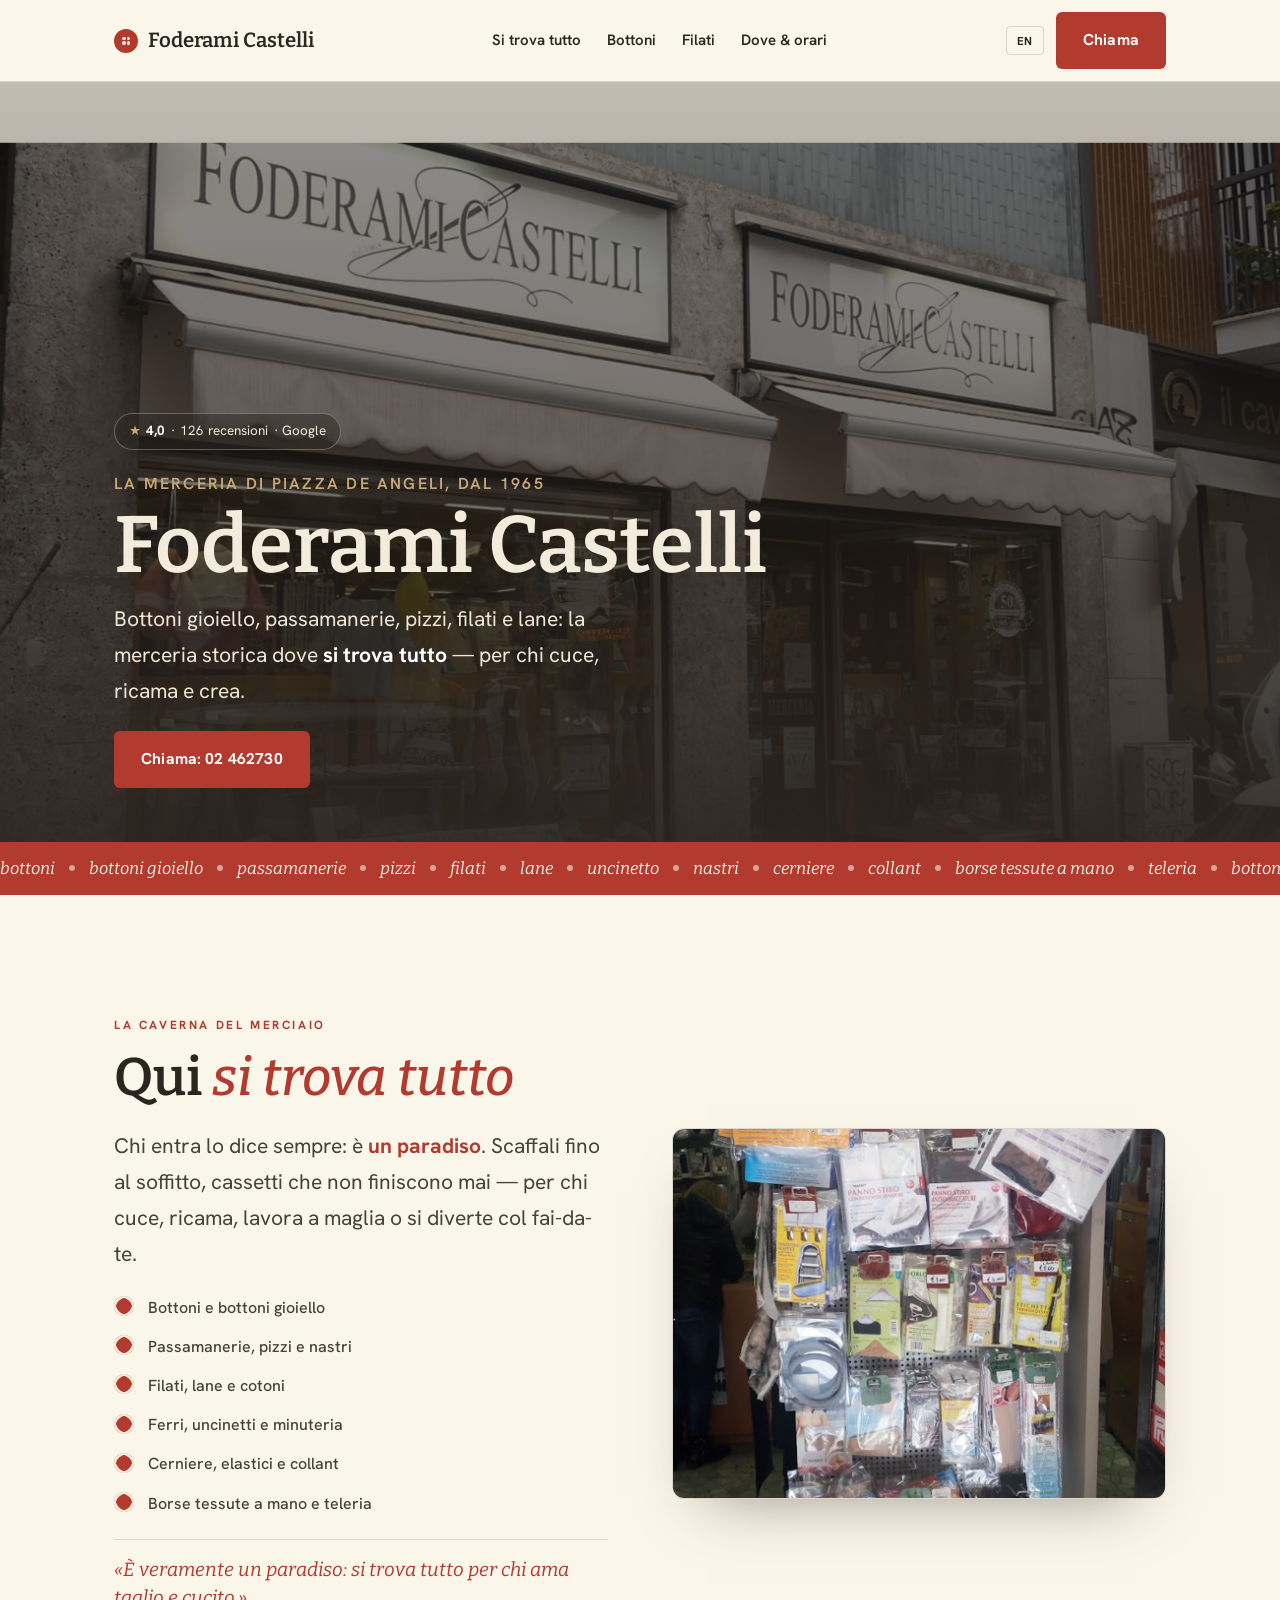
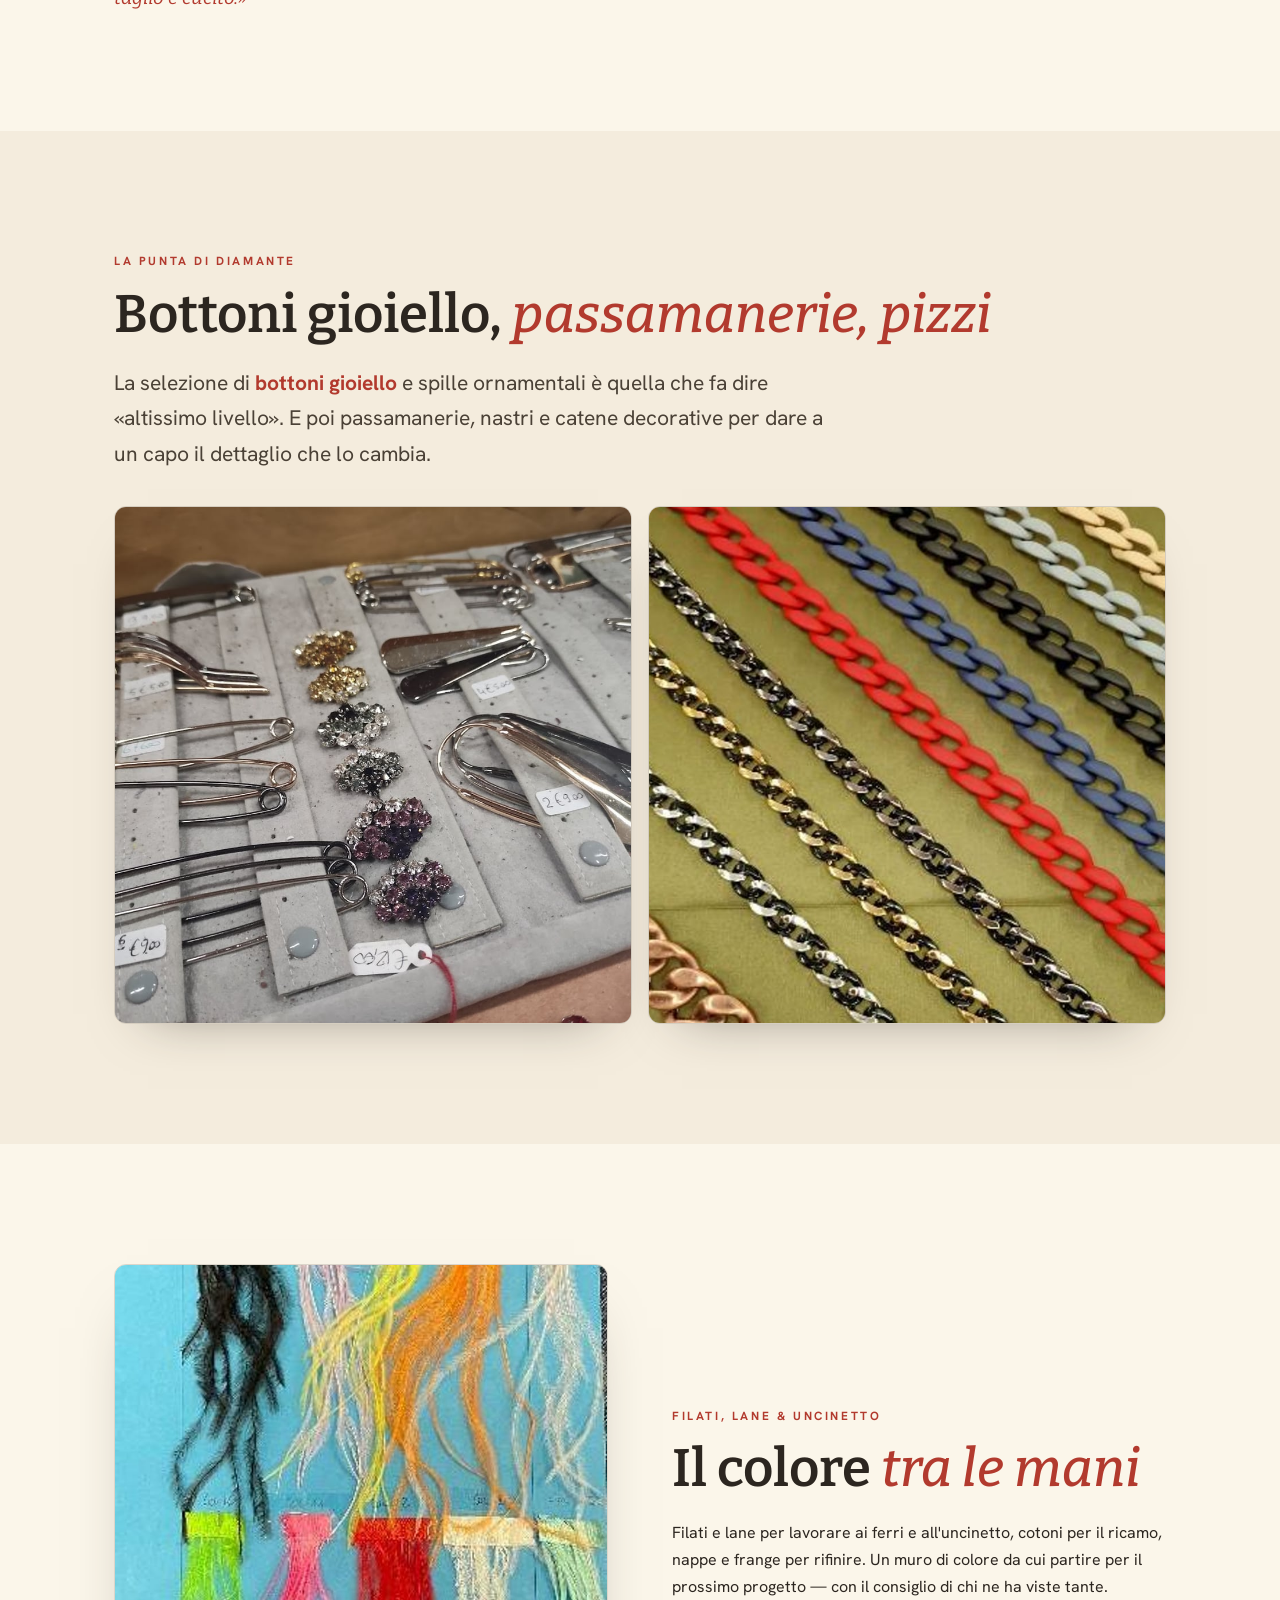
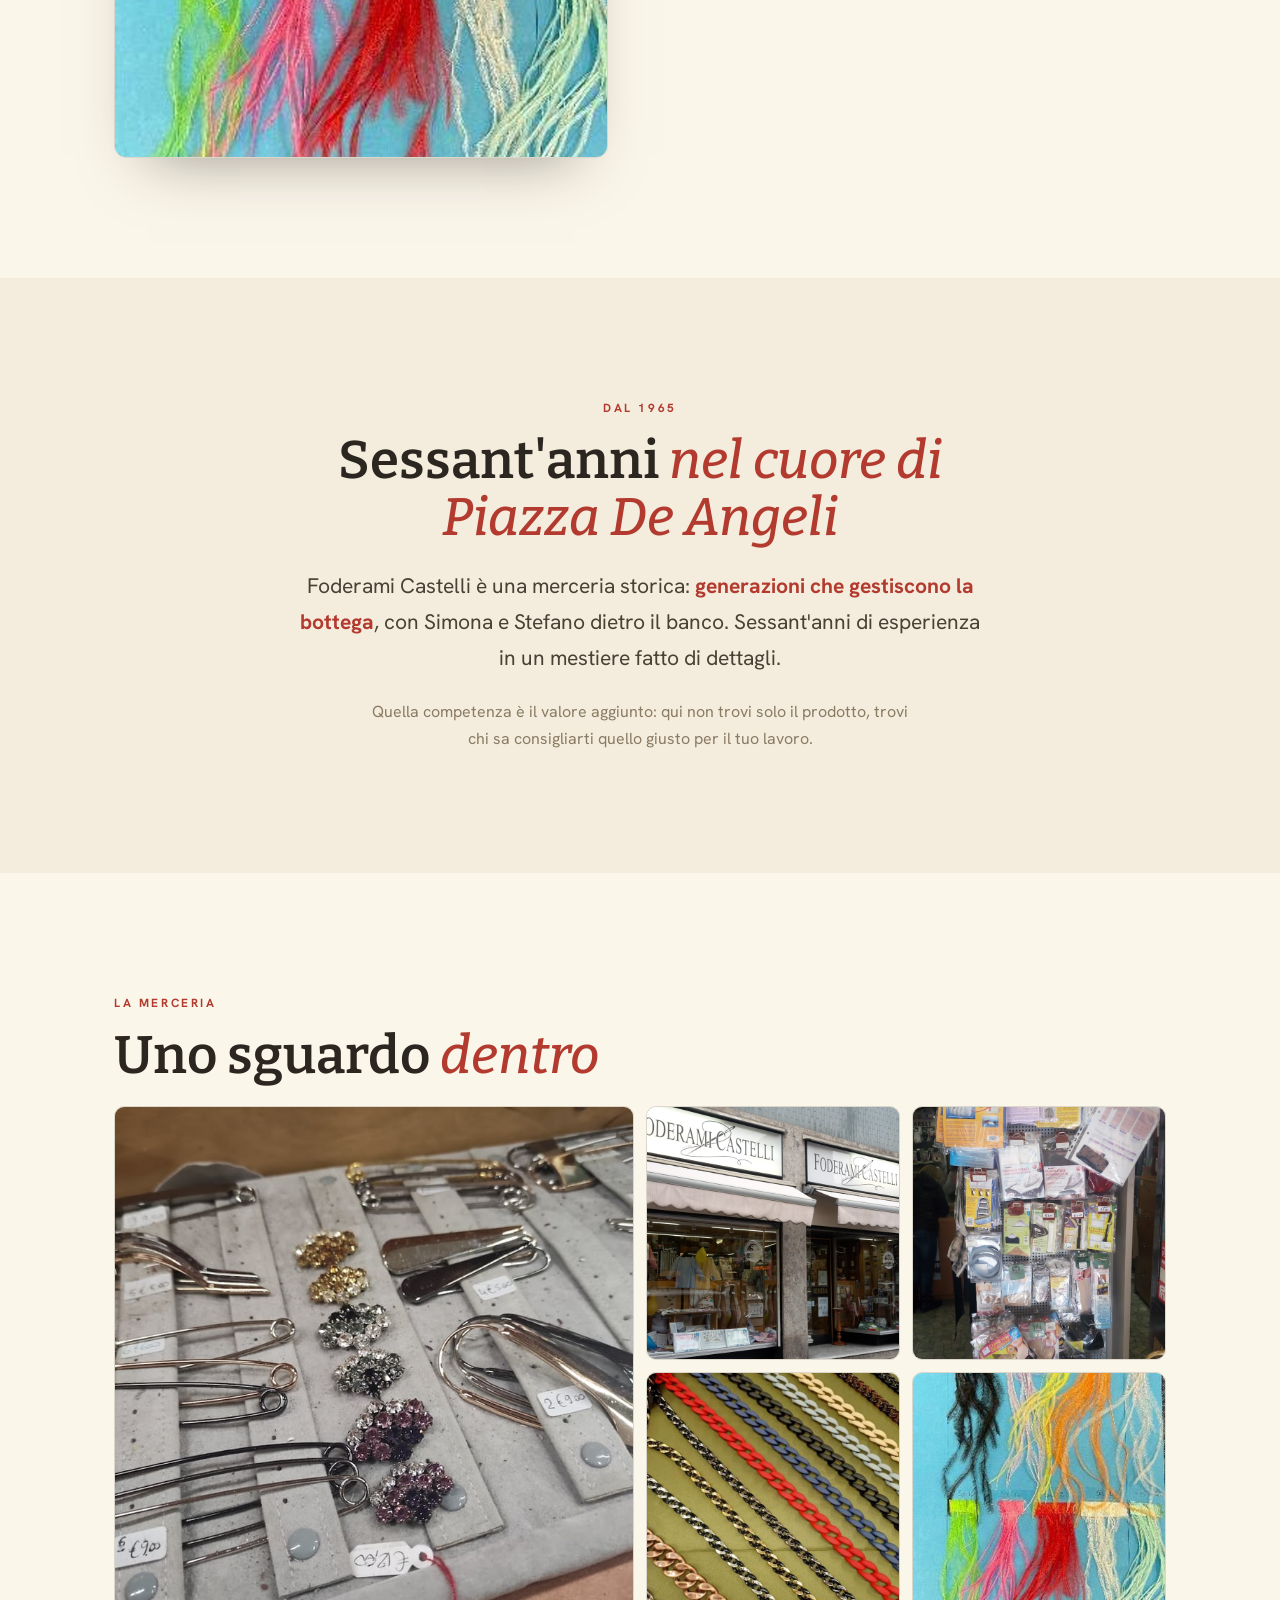
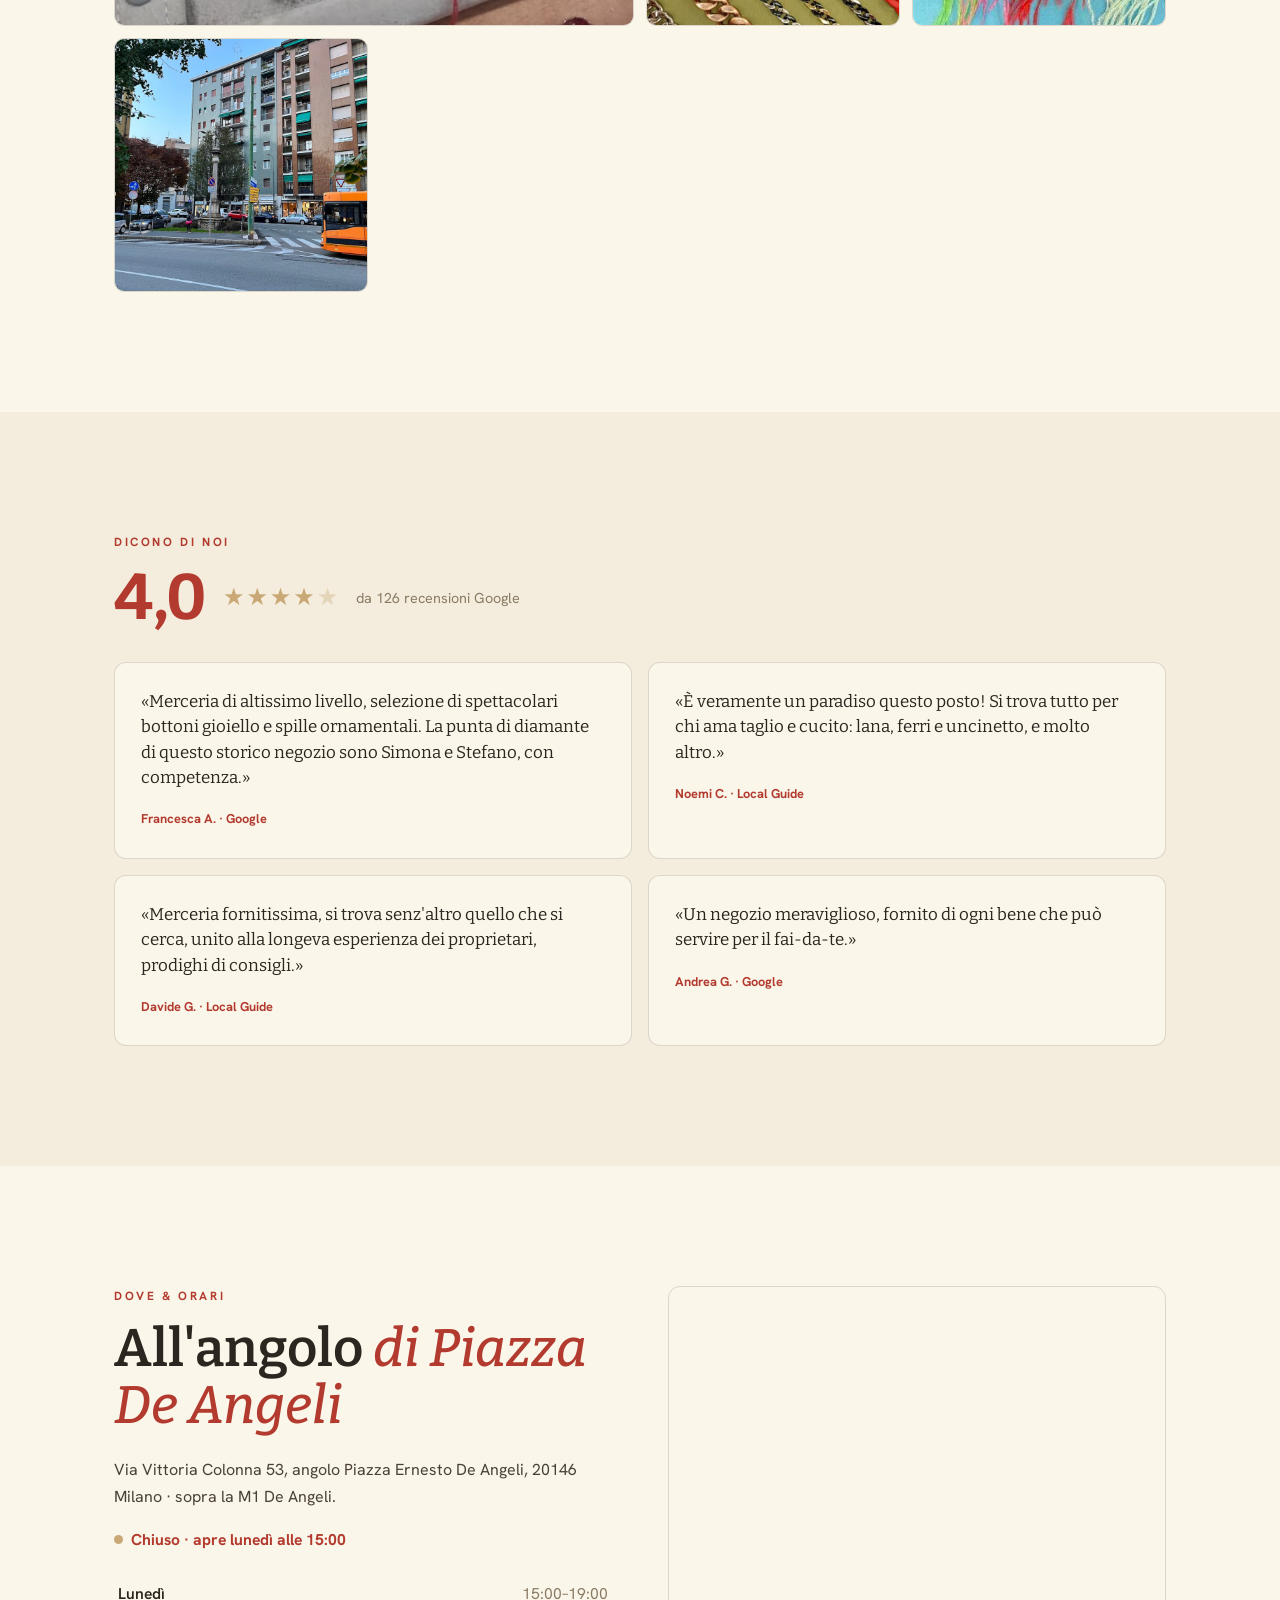
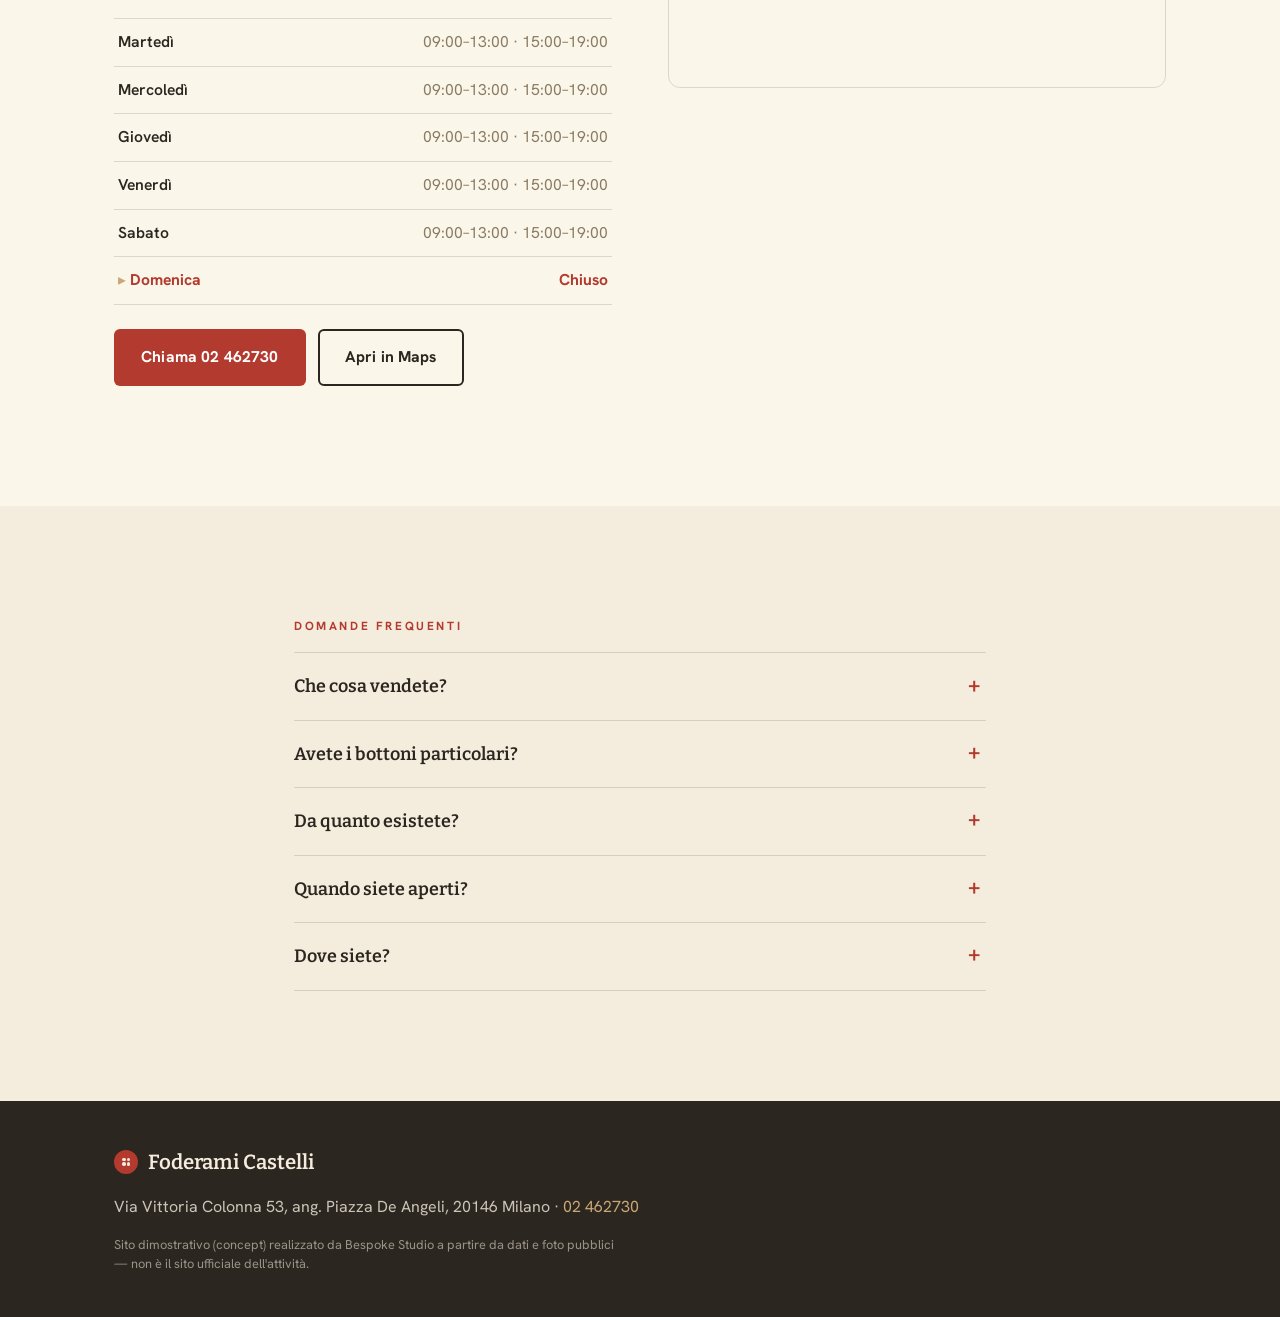
==== index.html @ 4b47180c "Foderami Castelli — la merceria di Piazza De Angeli, dal 1965 Sito dimostrativo (concept) Bespoke St" ====
<!DOCTYPE html>
<html lang="it">
<head>
<meta charset="UTF-8">
<meta name="viewport" content="width=device-width, initial-scale=1.0">
<title>Foderami Castelli — la merceria di Piazza De Angeli, dal 1965</title>
<meta name="description" content="Foderami Castelli: la merceria storica di Piazza De Angeli a Milano, dal 1965. Bottoni gioiello, passamanerie, pizzi, filati e lane, uncinetto, borse tessute a mano. Un paradiso per chi cuce, ricama e crea.">
<link rel="canonical" href="https://rotenzark.github.io/foderami-castelli/">
<meta property="og:type" content="website">
<meta property="og:title" content="Foderami Castelli — la merceria di Piazza De Angeli, dal 1965">
<meta property="og:description" content="Bottoni gioiello, passamanerie, pizzi, filati e lane: la merceria storica dove «si trova tutto». Dal 1965, nel cuore di Piazza De Angeli.">
<meta property="og:image" content="https://rotenzark.github.io/foderami-castelli/img/og-image.jpg">
<meta property="og:url" content="https://rotenzark.github.io/foderami-castelli/">
<meta name="theme-color" content="#F4ECDD">
<link rel="icon" type="image/svg+xml" href="img/favicon.svg">
<link rel="icon" type="image/png" sizes="32x32" href="img/favicon-32.png">
<link rel="apple-touch-icon" href="img/apple-touch-icon.png">
<link rel="preconnect" href="https://fonts.googleapis.com">
<link rel="preconnect" href="https://fonts.gstatic.com" crossorigin>
<link href="https://fonts.googleapis.com/css2?family=Bitter:ital,wght@0,400;0,500;0,600;0,700;1,400&family=Hanken+Grotesk:wght@400;500;600;700&display=swap" rel="stylesheet">
<link rel="stylesheet" href="css/styles.css?v=1">
<script type="application/ld+json">
{
  "@context": "https://schema.org",
  "@type": "Store",
  "name": "Foderami Castelli dal 1965",
  "description": "Merceria storica di Piazza De Angeli a Milano, dal 1965: bottoni gioiello, passamanerie, pizzi, filati e lane, uncinetto, borse tessute a mano, teleria.",
  "image": "https://rotenzark.github.io/foderami-castelli/img/og-image.jpg",
  "url": "https://rotenzark.github.io/foderami-castelli/",
  "telephone": "+3902462730",
  "email": "cstefano66@gmail.com",
  "foundingDate": "1965",
  "address": {
    "@type": "PostalAddress",
    "streetAddress": "Via Vittoria Colonna 53",
    "addressLocality": "Milano",
    "postalCode": "20146",
    "addressCountry": "IT"
  },
  "geo": { "@type": "GeoCoordinates", "latitude": 45.4668155, "longitude": 9.1485088 },
  "aggregateRating": { "@type": "AggregateRating", "ratingValue": "4.0", "reviewCount": "126" },
  "openingHoursSpecification": [
    { "@type": "OpeningHoursSpecification", "dayOfWeek": "Monday", "opens": "15:00", "closes": "19:00" },
    { "@type": "OpeningHoursSpecification", "dayOfWeek": ["Tuesday","Wednesday","Thursday","Friday","Saturday"], "opens": "09:00", "closes": "13:00" },
    { "@type": "OpeningHoursSpecification", "dayOfWeek": ["Tuesday","Wednesday","Thursday","Friday","Saturday"], "opens": "15:00", "closes": "19:00" }
  ]
}
</script>
<script type="application/ld+json">
{
  "@context": "https://schema.org",
  "@type": "FAQPage",
  "mainEntity": [
    { "@type": "Question", "name": "Che cosa vendete?", "acceptedAnswer": { "@type": "Answer", "text": "Bottoni e bottoni gioiello, passamanerie, pizzi e nastri, filati e lane, uncinetto e ferri, cerniere, elastici e collant, borse tessute a mano e teleria. Tutto per taglio, cucito, ricamo e fai-da-te." } },
    { "@type": "Question", "name": "Avete i bottoni particolari?", "acceptedAnswer": { "@type": "Answer", "text": "Sì: dalla minuteria ai bottoni gioiello e alle spille ornamentali. La selezione è la nostra punta di diamante — difficile non trovare quello che cerchi." } },
    { "@type": "Question", "name": "Da quanto esistete?", "acceptedAnswer": { "@type": "Answer", "text": "Dal 1965. Foderami Castelli è una merceria storica nel cuore di Piazza De Angeli, con la competenza di generazioni che gestiscono la bottega." } },
    { "@type": "Question", "name": "Quando siete aperti?", "acceptedAnswer": { "@type": "Answer", "text": "Lunedì 15:00–19:00; da martedì a sabato 9:00–13:00 e 15:00–19:00. Domenica chiuso." } },
    { "@type": "Question", "name": "Dove siete?", "acceptedAnswer": { "@type": "Answer", "text": "In Via Vittoria Colonna 53, all'angolo di Piazza Ernesto De Angeli a Milano. Telefono 02 462730." } }
  ]
}
</script>
</head>
<body>

<div class="intro" id="intro" aria-hidden="true">
  <div class="intro__inner">
    <span class="intro__btn" aria-hidden="true"><i></i><i></i><i></i><i></i></span>
    <span class="intro__name">Foderami Castelli</span>
    <span class="intro__sub">merceria · dal 1965</span>
  </div>
</div>

<a class="skip" href="#tutto">Salta al contenuto</a>

<header class="site-head" id="top">
  <div class="wrap head-inner">
    <a class="brand" href="#top" aria-label="Foderami Castelli, torna su">
      <span class="brand__btn" aria-hidden="true"><i></i><i></i><i></i><i></i></span>
      <span class="brand__name">Foderami Castelli</span>
    </a>
    <nav class="nav" id="mainNav" aria-label="Principale">
      <a href="#tutto" data-i18n="nav.tutto">Si trova tutto</a>
      <a href="#bottoni" data-i18n="nav.bottoni">Bottoni</a>
      <a href="#filati" data-i18n="nav.filati">Filati</a>
      <a href="#dove" data-i18n="nav.dove">Dove &amp; orari</a>
    </nav>
    <div class="head-cta">
      <button class="lang" id="langToggle" type="button" aria-label="Switch language to English">EN</button>
      <a class="btn btn--red" href="tel:+3902462730" data-i18n="nav.chiama">Chiama</a>
      <button class="burger" id="burger" type="button" aria-label="Menu" aria-expanded="false" aria-controls="mainNav"><span></span><span></span><span></span></button>
    </div>
  </div>
</header>

<!-- HERO -->
<section class="hero" aria-label="Foderami Castelli">
  <div class="hero__photo" id="heroPhoto"><img src="img/hero.jpg" alt="La facciata della merceria Foderami Castelli con l'insegna storica" width="1600" height="1000"></div>
  <div class="hero__scrim"></div>
  <div class="wrap hero__inner">
    <p class="hero__badge reveal-hero"><span class="stars" aria-hidden="true">★</span> <strong>4,0</strong> · <span data-i18n="hero.rec">126 recensioni</span> · Google</p>
    <p class="hero__kicker reveal-hero" data-i18n="hero.kicker">La merceria di Piazza De Angeli, dal 1965</p>
    <h1 class="hero__title reveal-hero">Foderami Castelli</h1>
    <p class="hero__sub reveal-hero" data-i18n="hero.sub">Bottoni gioiello, passamanerie, pizzi, filati e lane: la merceria storica dove <strong>si trova tutto</strong> — per chi cuce, ricama e crea.</p>
    <div class="hero__cta reveal-hero">
      <a class="btn btn--red" href="tel:+3902462730" data-i18n="hero.cta1">Chiama: 02 462730</a>
      <a class="btn btn--ghost" href="#tutto" data-i18n="hero.cta2">Si trova tutto</a>
    </div>
  </div>
</section>

<!-- ticker inventario -->
<div class="ticker" aria-hidden="true">
  <div class="ticker__row">
    <span>bottoni</span><b></b><span>bottoni gioiello</span><b></b><span>passamanerie</span><b></b><span>pizzi</span><b></b><span>filati</span><b></b><span>lane</span><b></b><span>uncinetto</span><b></b><span>nastri</span><b></b><span>cerniere</span><b></b><span>collant</span><b></b><span>borse tessute a mano</span><b></b><span>teleria</span><b></b>
    <span>bottoni</span><b></b><span>bottoni gioiello</span><b></b><span>passamanerie</span><b></b><span>pizzi</span><b></b><span>filati</span><b></b><span>lane</span><b></b><span>uncinetto</span><b></b><span>nastri</span><b></b><span>cerniere</span><b></b><span>collant</span><b></b><span>borse tessute a mano</span><b></b><span>teleria</span><b></b>
  </div>
</div>

<!-- SI TROVA TUTTO (gesto-firma) -->
<section class="tutto" id="tutto">
  <div class="wrap tutto__grid">
    <div class="tutto__text">
      <p class="kicker reveal" data-i18n="tutto.kicker">La caverna del merciaio</p>
      <h2 class="h2 reveal"><span data-i18n="tutto.t1">Qui</span> <em data-i18n="tutto.t2">si trova tutto</em></h2>
      <p class="lead reveal" data-i18n="tutto.lead">Chi entra lo dice sempre: è <strong>un paradiso</strong>. Scaffali fino al soffitto, cassetti che non finiscono mai — per chi cuce, ricama, lavora a maglia o si diverte col fai-da-te.</p>
      <ul class="tutto__list reveal">
        <li data-i18n="tutto.l1">Bottoni e bottoni gioiello</li>
        <li data-i18n="tutto.l2">Passamanerie, pizzi e nastri</li>
        <li data-i18n="tutto.l3">Filati, lane e cotoni</li>
        <li data-i18n="tutto.l4">Ferri, uncinetti e minuteria</li>
        <li data-i18n="tutto.l5">Cerniere, elastici e collant</li>
        <li data-i18n="tutto.l6">Borse tessute a mano e teleria</li>
      </ul>
      <blockquote class="pull reveal" data-i18n="tutto.q">«È veramente un paradiso: si trova tutto per chi ama taglio e cucito.»</blockquote>
    </div>
    <figure class="tutto__foto reveal" data-full="img/interno.jpg">
      <img src="img/interno.jpg" alt="L'interno della merceria Foderami Castelli, pieno di prodotti" width="1000" height="750">
    </figure>
  </div>
</section>

<!-- BOTTONI & PASSAMANERIE -->
<section class="bottoni" id="bottoni">
  <div class="wrap">
    <p class="kicker reveal" data-i18n="bot.kicker">La punta di diamante</p>
    <h2 class="h2 reveal"><span data-i18n="bot.t1">Bottoni gioiello,</span> <em data-i18n="bot.t2">passamanerie, pizzi</em></h2>
    <p class="lead reveal" data-i18n="bot.p1">La selezione di <strong>bottoni gioiello</strong> e spille ornamentali è quella che fa dire «altissimo livello». E poi passamanerie, nastri e catene decorative per dare a un capo il dettaglio che lo cambia.</p>
    <div class="bot__grid">
      <figure class="bot__foto bot__foto--big reveal" data-full="img/bottoni.jpg"><img src="img/bottoni.jpg" alt="Il vassoio di bottoni gioiello e spille ornamentali" width="900" height="900"></figure>
      <figure class="bot__foto reveal" data-full="img/passamanerie.jpg"><img src="img/passamanerie.jpg" alt="Le passamanerie e le catene decorative colorate" width="1000" height="750"></figure>
    </div>
  </div>
</section>

<!-- FILATI -->
<section class="filati" id="filati">
  <div class="wrap fil__grid">
    <figure class="fil__foto reveal" data-full="img/filati.jpg">
      <img src="img/filati.jpg" alt="I filati e le nappe colorate della merceria" width="900" height="900">
    </figure>
    <div class="fil__text">
      <p class="kicker reveal" data-i18n="fil.kicker">Filati, lane &amp; uncinetto</p>
      <h2 class="h2 reveal"><span data-i18n="fil.t1">Il colore</span> <em data-i18n="fil.t2">tra le mani</em></h2>
      <p class="reveal" data-i18n="fil.p1">Filati e lane per lavorare ai ferri e all'uncinetto, cotoni per il ricamo, nappe e frange per rifinire. Un muro di colore da cui partire per il prossimo progetto — con il consiglio di chi ne ha viste tante.</p>
    </div>
  </div>
</section>

<!-- DAL 1965 -->
<section class="storia" id="storia">
  <div class="wrap wrap--narrow storia__inner">
    <p class="kicker reveal" data-i18n="sto.kicker">Dal 1965</p>
    <h2 class="h2 reveal"><span data-i18n="sto.t1">Sessant'anni</span> <em data-i18n="sto.t2">nel cuore di Piazza De Angeli</em></h2>
    <p class="lead reveal" data-i18n="sto.p1">Foderami Castelli è una merceria storica: <strong>generazioni che gestiscono la bottega</strong>, con Simona e Stefano dietro il banco. Sessant'anni di esperienza in un mestiere fatto di dettagli.</p>
    <p class="reveal" data-i18n="sto.p2">Quella competenza è il valore aggiunto: qui non trovi solo il prodotto, trovi chi sa consigliarti quello giusto per il tuo lavoro.</p>
  </div>
</section>

<!-- GALLERY -->
<section class="gallery" id="gallery">
  <div class="wrap">
    <p class="kicker reveal" data-i18n="gal.kicker">La merceria</p>
    <h2 class="h2 reveal"><span data-i18n="gal.t1">Uno sguardo</span> <em data-i18n="gal.t2">dentro</em></h2>
    <div class="shots">
      <figure class="shot reveal" data-full="img/gal4.jpg"><img src="img/gal4.jpg" alt="I bottoni gioiello" width="720" height="720"></figure>
      <figure class="shot reveal" data-full="img/gal1.jpg"><img src="img/gal1.jpg" alt="La facciata della merceria" width="720" height="720"></figure>
      <figure class="shot reveal" data-full="img/gal2.jpg"><img src="img/gal2.jpg" alt="L'interno pieno di prodotti" width="720" height="720"></figure>
      <figure class="shot reveal" data-full="img/gal3.jpg"><img src="img/gal3.jpg" alt="Le passamanerie colorate" width="720" height="720"></figure>
      <figure class="shot reveal" data-full="img/gal5.jpg"><img src="img/gal5.jpg" alt="I filati colorati" width="720" height="720"></figure>
      <figure class="shot reveal" data-full="img/gal6.jpg"><img src="img/gal6.jpg" alt="Piazza De Angeli" width="720" height="720"></figure>
    </div>
  </div>
</section>

<!-- RECENSIONI -->
<section class="recensioni" id="recensioni">
  <div class="wrap">
    <p class="kicker reveal" data-i18n="rec.kicker">Dicono di noi</p>
    <div class="rec__head reveal">
      <span class="rec__score">4,0</span>
      <span class="rec__stars" aria-hidden="true">★★★★<span class="empty">★</span></span>
      <span class="rec__from" data-i18n="rec.t2">da 126 recensioni Google</span>
    </div>
    <div class="rec__grid">
      <blockquote class="rec reveal"><p data-i18n="rec.r1">«Merceria di altissimo livello, selezione di spettacolari bottoni gioiello e spille ornamentali. La punta di diamante di questo storico negozio sono Simona e Stefano, con competenza.»</p><cite>Francesca A. · Google</cite></blockquote>
      <blockquote class="rec reveal"><p data-i18n="rec.r2">«È veramente un paradiso questo posto! Si trova tutto per chi ama taglio e cucito: lana, ferri e uncinetto, e molto altro.»</p><cite>Noemi C. · Local Guide</cite></blockquote>
      <blockquote class="rec reveal"><p data-i18n="rec.r3">«Merceria fornitissima, si trova senz'altro quello che si cerca, unito alla longeva esperienza dei proprietari, prodighi di consigli.»</p><cite>Davide G. · Local Guide</cite></blockquote>
      <blockquote class="rec reveal"><p data-i18n="rec.r4">«Un negozio meraviglioso, fornito di ogni bene che può servire per il fai-da-te.»</p><cite>Andrea G. · Google</cite></blockquote>
    </div>
  </div>
</section>

<!-- DOVE & ORARI -->
<section class="dove" id="dove">
  <div class="wrap dove__grid">
    <div class="dove__text">
      <p class="kicker reveal" data-i18n="dove.kicker">Dove &amp; orari</p>
      <h2 class="h2 reveal"><span data-i18n="dove.t1">All'angolo</span> <em data-i18n="dove.t2">di Piazza De Angeli</em></h2>
      <p class="dove__addr reveal" data-i18n="dove.metro">Via Vittoria Colonna 53, angolo Piazza Ernesto De Angeli, 20146 Milano · sopra la M1 De Angeli.</p>
      <p class="dove__stato reveal"><span class="dot" aria-hidden="true"></span> <span id="orarioStato">—</span></p>
      <table class="orari reveal" id="orariTable">
        <tbody>
          <tr data-day="1"><th data-i18n="giorni.lun">Lunedì</th><td>15:00–19:00</td></tr>
          <tr data-day="2"><th data-i18n="giorni.mar">Martedì</th><td>09:00–13:00 · 15:00–19:00</td></tr>
          <tr data-day="3"><th data-i18n="giorni.mer">Mercoledì</th><td>09:00–13:00 · 15:00–19:00</td></tr>
          <tr data-day="4"><th data-i18n="giorni.gio">Giovedì</th><td>09:00–13:00 · 15:00–19:00</td></tr>
          <tr data-day="5"><th data-i18n="giorni.ven">Venerdì</th><td>09:00–13:00 · 15:00–19:00</td></tr>
          <tr data-day="6"><th data-i18n="giorni.sab">Sabato</th><td>09:00–13:00 · 15:00–19:00</td></tr>
          <tr data-day="0"><th data-i18n="giorni.dom">Domenica</th><td data-i18n="giorni.chiuso">Chiuso</td></tr>
        </tbody>
      </table>
      <div class="dove__cta reveal">
        <a class="btn btn--red" href="tel:+3902462730" data-i18n="dove.chiama">Chiama 02 462730</a>
        <a class="btn btn--ghost" href="https://www.google.com/maps/place/Foderami+Castelli+dal+1965/@45.4668155,9.1485088,17z" target="_blank" rel="noopener" data-i18n="dove.apri">Apri in Maps</a>
      </div>
    </div>
    <div class="dove__map reveal">
      <iframe title="Mappa di Foderami Castelli, Piazza De Angeli Milano" src="https://www.google.com/maps?q=Foderami+Castelli+Via+Vittoria+Colonna+53+Milano&output=embed" width="600" height="450" style="border:0;" allowfullscreen="" loading="lazy" referrerpolicy="no-referrer-when-downgrade"></iframe>
    </div>
  </div>
</section>

<!-- FAQ -->
<section class="faq" id="faq">
  <div class="wrap wrap--narrow">
    <p class="kicker reveal" data-i18n="faq.kicker">Domande frequenti</p>
    <div class="faq__list">
      <details class="faq__item reveal"><summary data-i18n="faq.q1">Che cosa vendete?</summary><p data-i18n="faq.a1">Bottoni e bottoni gioiello, passamanerie, pizzi e nastri, filati e lane, uncinetto e ferri, cerniere, elastici e collant, borse tessute a mano e teleria. Tutto per taglio, cucito, ricamo e fai-da-te.</p></details>
      <details class="faq__item reveal"><summary data-i18n="faq.q2">Avete i bottoni particolari?</summary><p data-i18n="faq.a2">Sì: dalla minuteria ai bottoni gioiello e alle spille ornamentali. La selezione è la nostra punta di diamante — difficile non trovare quello che cerchi.</p></details>
      <details class="faq__item reveal"><summary data-i18n="faq.q3">Da quanto esistete?</summary><p data-i18n="faq.a3">Dal 1965. Foderami Castelli è una merceria storica nel cuore di Piazza De Angeli, con la competenza di generazioni che gestiscono la bottega.</p></details>
      <details class="faq__item reveal"><summary data-i18n="faq.q4">Quando siete aperti?</summary><p data-i18n="faq.a4">Lunedì 15:00–19:00; da martedì a sabato 9:00–13:00 e 15:00–19:00. Domenica chiuso.</p></details>
      <details class="faq__item reveal"><summary data-i18n="faq.q5">Dove siete?</summary><p data-i18n="faq.a5">In Via Vittoria Colonna 53, all'angolo di Piazza Ernesto De Angeli a Milano. Telefono 02 462730.</p></details>
    </div>
  </div>
</section>

<footer class="site-foot">
  <div class="wrap foot-inner">
    <div class="foot__brand">
      <span class="brand__btn" aria-hidden="true"><i></i><i></i><i></i><i></i></span>
      <span class="brand__name">Foderami Castelli</span>
    </div>
    <p class="foot__dove" data-i18n="foot.dove">Via Vittoria Colonna 53, ang. Piazza De Angeli, 20146 Milano · <a href="tel:+3902462730">02 462730</a></p>
    <p class="foot__demo" data-i18n="foot.demo">Sito dimostrativo (concept) realizzato da Bespoke Studio a partire da dati e foto pubblici — non è il sito ufficiale dell'attività.</p>
  </div>
</footer>

<!-- action-bar mobile -->
<div class="actionbar" id="actionBar" aria-hidden="true">
  <a href="tel:+3902462730" data-i18n="bar.chiama">Chiama</a>
  <a href="#dove" data-i18n="bar.orari">Orari</a>
  <a href="#dove" data-i18n="bar.mappa">Mappa</a>
</div>

<!-- lightbox -->
<div class="lightbox" id="lightbox" hidden>
  <button class="lightbox__close" id="lightboxClose" type="button" aria-label="Chiudi">&times;</button>
  <img id="lightboxImg" src="" alt="">
</div>

<script src="https://cdnjs.cloudflare.com/ajax/libs/gsap/3.12.5/gsap.min.js"></script>
<script src="https://cdnjs.cloudflare.com/ajax/libs/gsap/3.12.5/ScrollTrigger.min.js"></script>
<script src="js/main.js?v=1"></script>
</body>
</html>
---- css/styles.css ----
/* ========================================================================
   Foderami Castelli — la merceria di Piazza De Angeli, dal 1965
   Merceria heritage calda. Bitter + Hanken Grotesk. Carta/kraft/rosso-filo.
   Gesto-firma: «si trova tutto» (l'inventario-caverna) + il motivo-bottone.
   ===================================================================== */

:root{
  --carta:#F4ECDD;
  --crema:#FBF6EA;
  --kraft:#C9A876;
  --rosso:#B23A2E;        /* rosso-filo / madder */
  --rosso-hi:#C7503F;
  --brass:#A9853E;
  --ink:#2C2620;
  --muted:#8A7B63;
  --line:rgba(44,38,32,.15);
  --maxw:1180px;
  --pad:clamp(20px,5vw,64px);
  --fdisplay:'Bitter',Georgia,serif;
  --fbody:'Hanken Grotesk',system-ui,sans-serif;
}

*{box-sizing:border-box}
html{scroll-behavior:smooth}
@media (prefers-reduced-motion:reduce){html{scroll-behavior:auto}}
body{
  margin:0;background:var(--crema);color:var(--ink);
  font-family:var(--fbody);font-size:clamp(16px,1.05vw,18px);line-height:1.7;
  -webkit-font-smoothing:antialiased;overflow-x:hidden;
}
img{max-width:100%;display:block}
a{color:inherit}

.wrap{max-width:var(--maxw);margin:0 auto;padding-inline:var(--pad)}
.wrap--narrow{max-width:820px}

.skip{position:absolute;left:-999px;top:0;background:var(--rosso);color:#fff;padding:10px 16px;z-index:200}
.skip:focus{left:8px;top:8px}

/* ---------- motivo bottone ---------- */
.brand__btn,.intro__btn{position:relative;display:inline-block;flex:none;border-radius:50%;
  background:var(--rosso);border:2px solid var(--rosso)}
.brand__btn{width:24px;height:24px}
.intro__btn{width:56px;height:56px;box-shadow:0 0 0 4px rgba(178,58,46,.18)}
.brand__btn i,.intro__btn i{position:absolute;border-radius:50%;background:var(--carta)}
.brand__btn i{width:3.5px;height:3.5px}
.brand__btn i:nth-child(1){left:30%;top:30%}.brand__btn i:nth-child(2){right:30%;top:30%}
.brand__btn i:nth-child(3){left:30%;bottom:30%}.brand__btn i:nth-child(4){right:30%;bottom:30%}
.intro__btn i{width:8px;height:8px}
.intro__btn i:nth-child(1){left:30%;top:30%}.intro__btn i:nth-child(2){right:30%;top:30%}
.intro__btn i:nth-child(3){left:30%;bottom:30%}.intro__btn i:nth-child(4){right:30%;bottom:30%}

/* ---------- tipografia condivisa ---------- */
.kicker{font-family:var(--fbody);font-size:.74rem;letter-spacing:.22em;text-transform:uppercase;color:var(--rosso);font-weight:700;margin:0 0 14px}
.h2{font-family:var(--fdisplay);font-weight:600;font-size:clamp(2rem,4.6vw,3.3rem);line-height:1.08;margin:0 0 22px;color:var(--ink)}
.h2 em{font-style:italic;font-weight:500;color:var(--rosso)}
.lead{font-size:clamp(1.05rem,1.7vw,1.32rem);color:#4a4136;max-width:60ch;margin:0 0 22px}
.lead strong{color:var(--rosso);font-weight:700}
section{position:relative}

/* ---------- bottoni ---------- */
.btn{display:inline-flex;align-items:center;gap:.5em;justify-content:center;font-family:var(--fbody);font-weight:700;
  letter-spacing:.01em;font-size:.98rem;padding:.85em 1.6em;border-radius:6px;text-decoration:none;cursor:pointer;
  border:2px solid transparent;transition:transform .2s ease,background .2s ease,color .2s ease}
.btn--red{background:var(--rosso);color:#fff}
.btn--red:hover{background:var(--rosso-hi);transform:translateY(-2px)}
.btn--ghost{border-color:var(--ink);color:var(--ink)}
.btn--ghost:hover{background:var(--ink);color:var(--crema)}

/* ---------- intro ---------- */
.intro{position:fixed;inset:0;z-index:300;background:var(--carta);display:grid;place-items:center;
  transition:opacity .6s ease,visibility .6s ease}
.intro.hide{opacity:0;visibility:hidden}
.intro__inner{text-align:center;display:grid;justify-items:center;gap:14px}
.intro__name{font-family:var(--fdisplay);font-weight:600;font-size:clamp(1.9rem,6vw,2.8rem);color:var(--ink)}
.intro__sub{font-size:.8rem;letter-spacing:.2em;text-transform:uppercase;color:var(--rosso)}

/* ---------- header ---------- */
.site-head{position:sticky;top:0;z-index:120;background:rgba(251,246,234,.96);border-bottom:1px solid var(--line)}
.head-inner{display:flex;align-items:center;justify-content:space-between;gap:16px;padding-block:12px}
.brand{display:flex;align-items:center;gap:10px;text-decoration:none}
.brand__name{font-family:var(--fdisplay);font-weight:600;font-size:1.28rem;color:var(--ink)}
.nav{display:flex;gap:26px}
.nav a{font-size:.94rem;color:var(--ink);text-decoration:none;transition:color .2s;font-weight:600}
.nav a:hover{color:var(--rosso)}
.head-cta{display:flex;align-items:center;gap:12px}
.lang{background:none;border:1px solid var(--line);color:var(--ink);font-family:var(--fbody);font-size:.72rem;font-weight:700;
  padding:6px 10px;border-radius:4px;cursor:pointer;letter-spacing:.06em;transition:border-color .2s,color .2s,background .2s}
.lang:hover{border-color:var(--rosso);background:var(--rosso);color:#fff}
.burger{display:none;flex-direction:column;gap:5px;background:none;border:0;cursor:pointer;padding:6px}
.burger span{width:24px;height:2px;background:var(--ink);transition:.25s}

/* ---------- hero ---------- */
.hero{position:relative;min-height:clamp(540px,86vh,760px);display:flex;align-items:flex-end;overflow:hidden}
.hero__photo{position:absolute;inset:0;z-index:0}
.hero__photo img{width:100%;height:100%;object-fit:cover;object-position:center;filter:saturate(1) brightness(.72)}
.hero__scrim{position:absolute;inset:0;z-index:1;
  background:linear-gradient(180deg,rgba(44,38,32,.28) 0%,rgba(44,38,32,.5) 55%,rgba(44,38,32,.92) 100%)}
.hero__inner{position:relative;z-index:2;width:100%;padding-block:min(9vh,90px) clamp(30px,6vh,64px)}
.hero__badge{display:inline-flex;align-items:center;gap:.4em;font-size:.84rem;color:var(--carta);background:rgba(44,38,32,.5);
  border:1px solid rgba(244,236,221,.3);padding:6px 14px;border-radius:30px;margin:0 0 20px}
.hero__badge .stars{color:var(--kraft)}
.hero__badge strong{color:#fff}
.hero__kicker{font-family:var(--fbody);font-weight:600;text-transform:uppercase;letter-spacing:.14em;
  font-size:clamp(.82rem,1.5vw,1rem);color:var(--kraft);margin:0 0 8px}
.hero__title{font-family:var(--fdisplay);font-weight:600;font-size:clamp(2.6rem,7vw,5rem);line-height:1;margin:0 0 16px;color:var(--carta)}
.hero__sub{font-size:clamp(1.05rem,1.8vw,1.32rem);max-width:46ch;color:#f0e7d7;margin:0 0 22px}
.hero__sub strong{color:#fff;font-weight:700}
.hero__cta{display:flex;flex-wrap:wrap;gap:14px}

/* ---------- ticker ---------- */
.ticker{background:var(--rosso);color:var(--carta);overflow:hidden;padding-block:12px}
.ticker__row{display:inline-flex;align-items:center;gap:14px;white-space:nowrap;
  font-family:var(--fdisplay);font-style:italic;font-size:1.05rem;animation:tick 40s linear infinite;will-change:transform}
.ticker__row b{width:6px;height:6px;border-radius:50%;background:var(--carta);opacity:.6;flex:none}
@keyframes tick{from{transform:translateX(0)}to{transform:translateX(-50%)}}

/* ---------- SI TROVA TUTTO (gesto-firma) ---------- */
.tutto{padding-block:clamp(64px,10vw,120px)}
.tutto__grid{display:grid;grid-template-columns:1fr 1fr;gap:clamp(28px,5vw,64px);align-items:center}
.tutto__list{list-style:none;margin:0 0 22px;padding:0;display:grid;gap:12px}
.tutto__list li{padding-left:34px;position:relative;color:#4a4136;font-weight:500}
.tutto__list li::before{content:"";position:absolute;left:0;top:.15em;width:20px;height:20px;border-radius:50%;
  background:var(--rosso);
  box-shadow:inset 3px 3px 0 -1.5px var(--carta), inset -3px 3px 0 -1.5px var(--carta), inset 3px -3px 0 -1.5px var(--carta), inset -3px -3px 0 -1.5px var(--carta)}
.pull{margin:0;padding:16px 0 0;border-top:1px solid var(--line);font-family:var(--fdisplay);font-style:italic;
  font-size:1.2rem;color:var(--rosso);line-height:1.45}
.tutto__foto{margin:0;border-radius:12px;overflow:hidden;border:1px solid var(--line);cursor:zoom-in;
  box-shadow:0 30px 60px -34px rgba(44,38,32,.5)}
.tutto__foto img{width:100%;height:100%;object-fit:cover;aspect-ratio:4/3}

/* ---------- BOTTONI & PASSAMANERIE ---------- */
.bottoni{padding-block:clamp(64px,10vw,120px);background:var(--carta)}
.bottoni .lead{margin-bottom:34px}
.bot__grid{display:grid;grid-template-columns:1fr 1fr;gap:16px}
.bot__foto{margin:0;border-radius:12px;overflow:hidden;border:1px solid var(--line);cursor:zoom-in;
  box-shadow:0 24px 50px -34px rgba(44,38,32,.5)}
.bot__foto img{width:100%;height:100%;object-fit:cover}
.bot__foto--big img{aspect-ratio:1}
.bot__foto:not(.bot__foto--big) img{aspect-ratio:1;height:100%}

/* ---------- FILATI ---------- */
.filati{padding-block:clamp(64px,10vw,120px)}
.fil__grid{display:grid;grid-template-columns:1fr 1fr;gap:clamp(28px,5vw,64px);align-items:center}
.fil__foto{margin:0;border-radius:12px;overflow:hidden;border:1px solid var(--line);cursor:zoom-in;order:-1;
  box-shadow:0 30px 60px -34px rgba(44,38,32,.5)}
.fil__foto img{width:100%;height:100%;object-fit:cover;aspect-ratio:1}

/* ---------- DAL 1965 ---------- */
.storia{padding-block:clamp(64px,10vw,120px);background:var(--carta);text-align:center}
.storia .kicker,.storia .lead{margin-inline:auto}
.storia .h2{max-width:20ch;margin-inline:auto}
.storia__inner p:last-child{color:var(--muted);max-width:60ch;margin:14px auto 0}

/* ---------- GALLERY ---------- */
.gallery{padding-block:clamp(64px,10vw,120px)}
.shots{display:grid;grid-template-columns:repeat(4,1fr);gap:12px;margin-top:14px}
.shot{margin:0;border-radius:10px;overflow:hidden;border:1px solid var(--line);cursor:zoom-in;aspect-ratio:1;transition:transform .3s ease}
.shot img{width:100%;height:100%;object-fit:cover;transition:transform .5s ease}
.shot:hover img{transform:scale(1.06)}
.shot:nth-child(1){grid-column:span 2;grid-row:span 2;aspect-ratio:auto}

/* ---------- RECENSIONI ---------- */
.recensioni{padding-block:clamp(64px,10vw,120px);background:var(--carta)}
.rec__head{display:flex;align-items:center;gap:16px;flex-wrap:wrap;margin-bottom:32px}
.rec__score{font-family:var(--fdisplay);font-weight:700;font-size:clamp(2.6rem,6vw,4rem);color:var(--rosso);line-height:1}
.rec__stars{color:var(--kraft);font-size:1.5rem;letter-spacing:.08em}
.rec__stars .empty{opacity:.35}
.rec__from{font-size:.9rem;color:var(--muted)}
.rec__grid{display:grid;grid-template-columns:repeat(2,1fr);gap:16px}
.rec{margin:0;padding:26px;border:1px solid var(--line);border-radius:12px;background:var(--crema)}
.rec p{margin:0 0 14px;font-family:var(--fdisplay);font-size:1.06rem;color:var(--ink);line-height:1.5}
.rec cite{font-style:normal;font-size:.8rem;color:var(--rosso);font-weight:700}

/* ---------- DOVE ---------- */
.dove{padding-block:clamp(64px,10vw,120px)}
.dove__grid{display:grid;grid-template-columns:1fr 1fr;gap:clamp(28px,5vw,56px);align-items:start}
.dove__addr{color:#4a4136;margin:0 0 16px}
.dove__stato{display:flex;align-items:center;gap:.5em;font-weight:700;color:var(--rosso);margin:0 0 18px;font-size:.98rem}
.dove__stato .dot{width:9px;height:9px;border-radius:50%;background:var(--kraft)}
.orari{width:100%;border-collapse:collapse;margin:0 0 24px;font-size:.98rem}
.orari th,.orari td{text-align:left;padding:10px 4px;border-bottom:1px solid var(--line)}
.orari th{font-weight:600;color:var(--ink)}
.orari td{color:var(--muted);text-align:right}
.orari tr.is-today th,.orari tr.is-today td{color:var(--rosso);font-weight:700}
.orari tr.is-today th::before{content:"▸ ";color:var(--kraft)}
.dove__cta{display:flex;flex-wrap:wrap;gap:12px}
.dove__map{border-radius:12px;overflow:hidden;border:1px solid var(--line);min-height:400px}
.dove__map iframe{width:100%;height:100%;min-height:400px;display:block;filter:sepia(.12) saturate(1.02)}

/* ---------- FAQ ---------- */
.faq{padding-block:clamp(56px,9vw,110px);background:var(--carta)}
.faq__list{margin-top:16px;border-top:1px solid var(--line)}
.faq__item{border-bottom:1px solid var(--line)}
.faq__item summary{cursor:pointer;list-style:none;padding:18px 40px 18px 0;position:relative;
  font-family:var(--fdisplay);font-weight:600;font-size:1.12rem;color:var(--ink)}
.faq__item summary::-webkit-details-marker{display:none}
.faq__item summary::after{content:"+";position:absolute;right:6px;top:50%;transform:translateY(-50%);color:var(--rosso);font-size:1.4rem}
.faq__item[open] summary::after{content:"–"}
.faq__item p{margin:0 0 18px;color:var(--muted);max-width:70ch}

/* ---------- footer ---------- */
.site-foot{background:var(--ink);color:var(--carta);padding-block:44px}
.foot-inner{display:grid;gap:14px}
.foot__brand{display:flex;align-items:center;gap:10px}
.foot__brand .brand__name{color:var(--carta)}
.foot__dove{margin:0;color:rgba(244,236,221,.8)}
.foot__dove a{color:var(--kraft);text-decoration:none}
.foot__demo{margin:0;font-size:.8rem;color:rgba(244,236,221,.55);max-width:72ch;line-height:1.5}

/* ---------- action-bar mobile ---------- */
.actionbar{position:fixed;left:0;right:0;bottom:0;z-index:100;display:none;grid-template-columns:repeat(3,1fr);
  background:var(--ink);border-top:1px solid rgba(244,236,221,.15);transform:translateY(100%);transition:transform .3s ease}
.actionbar.is-visible{transform:translateY(0)}
.actionbar a{padding:14px 6px;text-align:center;text-decoration:none;color:var(--carta);font-weight:700;font-size:.9rem;
  border-right:1px solid rgba(244,236,221,.15)}
.actionbar a:last-child{border-right:0}

/* ---------- lightbox ---------- */
.lightbox{position:fixed;inset:0;z-index:400;background:rgba(30,26,20,.93);display:grid;place-items:center;padding:24px}
.lightbox[hidden]{display:none}
.lightbox img{max-width:92vw;max-height:88vh;border-radius:8px;background:var(--crema)}
.lightbox__close{position:absolute;top:18px;right:24px;background:none;border:0;color:var(--carta);font-size:2.4rem;cursor:pointer;line-height:1}

/* ---------- reveal ---------- */
.reveal{opacity:0;transform:translateY(24px)}
.reveal.in-view{opacity:1;transform:none}
.reveal-hero{opacity:0;transform:translateY(18px)}
.reveal-hero.in-view{opacity:1;transform:none}
html:not(.js) .reveal,html:not(.js) .reveal-hero{opacity:1;transform:none}

/* ---------- responsive ---------- */
@media (max-width:920px){
  .nav{position:fixed;inset:0 0 0 auto;width:min(78vw,320px);flex-direction:column;gap:8px;
    background:var(--crema);padding:88px 28px 28px;transform:translateX(100%);transition:transform .3s ease;
    border-left:1px solid var(--line);z-index:115}
  .nav.nav-open{transform:translateX(0)}
  .nav a{font-size:1.15rem;padding:8px 0}
  .burger{display:flex}
  .tutto__grid,.fil__grid,.dove__grid{grid-template-columns:1fr}
  .tutto__foto,.fil__foto{order:-1}
  .rec__grid{grid-template-columns:1fr}
  .shots{grid-template-columns:repeat(2,1fr)}
  .shot:nth-child(1){grid-column:span 2;grid-row:auto;aspect-ratio:16/10}
  .actionbar{display:grid}
  .site-foot{padding-bottom:84px}
}
@media (max-width:540px){
  .bot__grid{grid-template-columns:1fr}
  .shots{grid-template-columns:1fr}
  .shot:nth-child(1){grid-column:auto}
}
@media (prefers-reduced-motion:reduce){
  .ticker__row{animation:none}
  .reveal,.reveal-hero{opacity:1;transform:none}
}
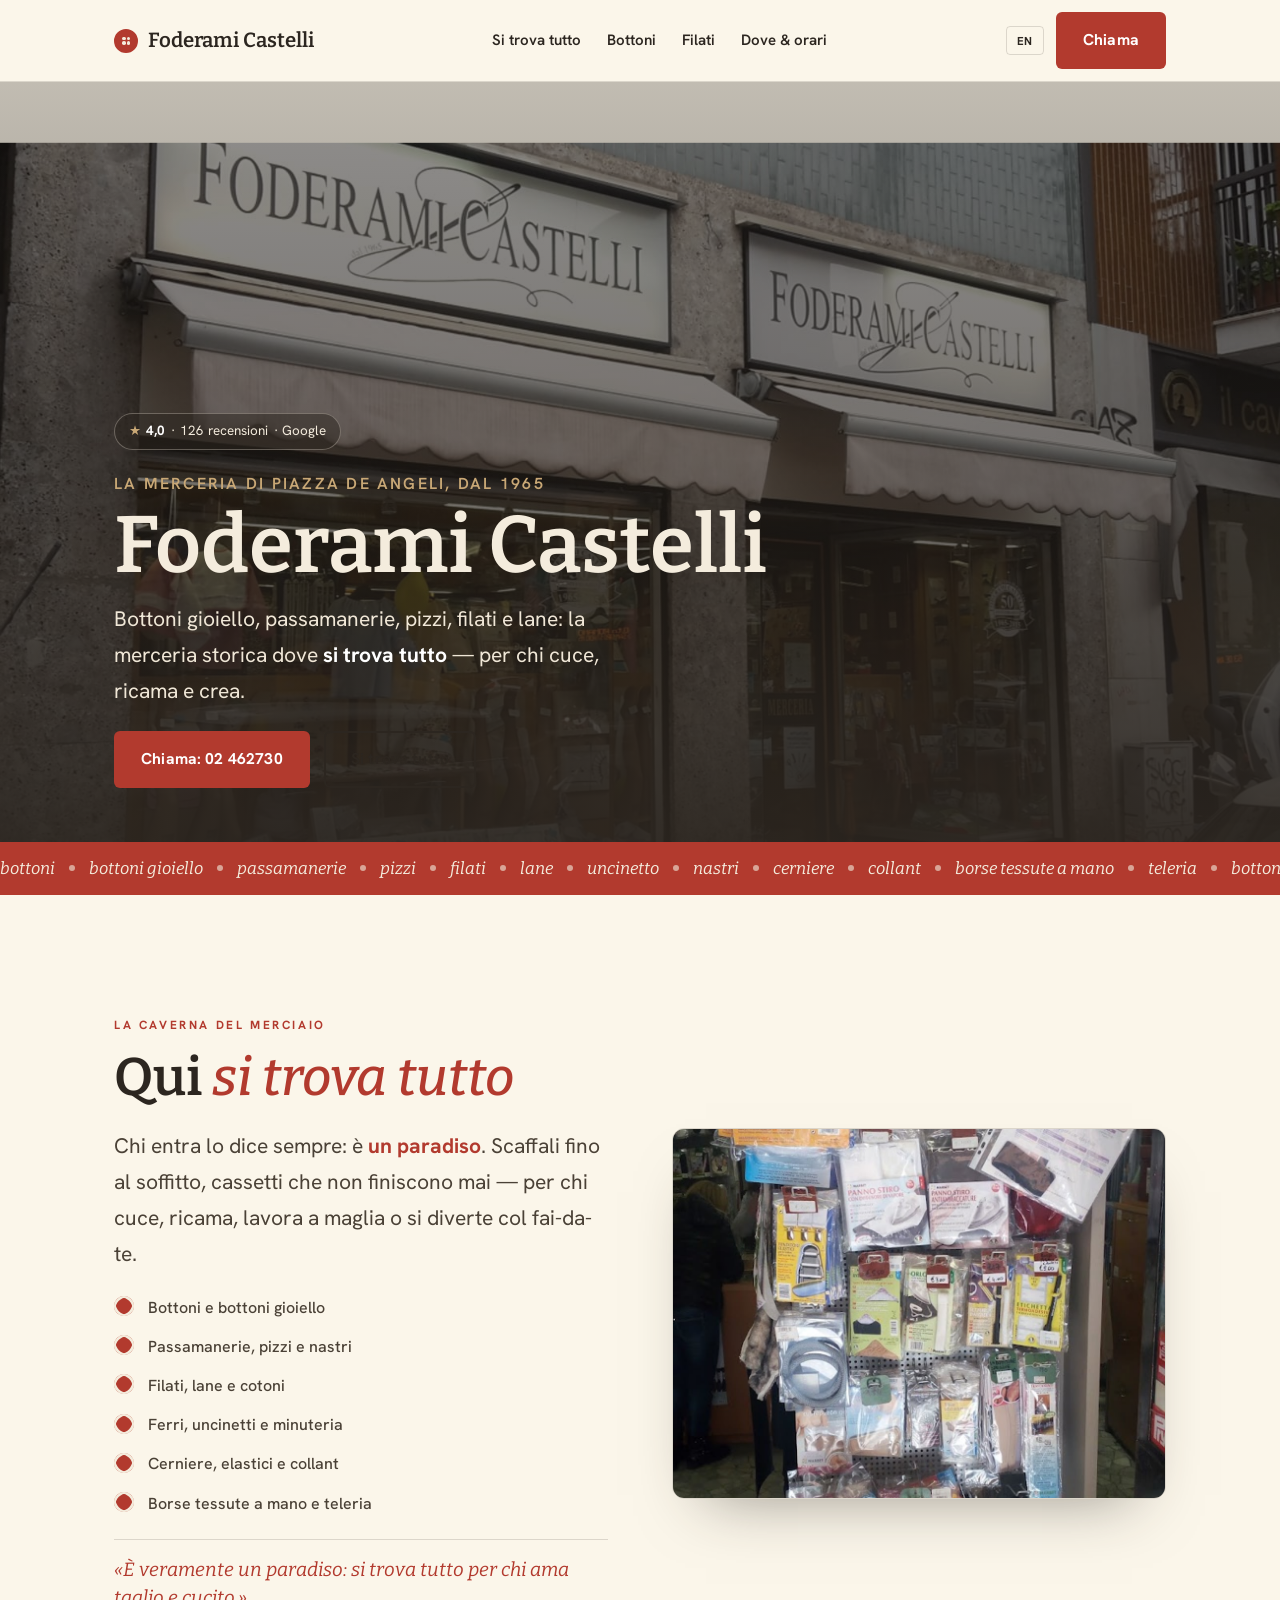
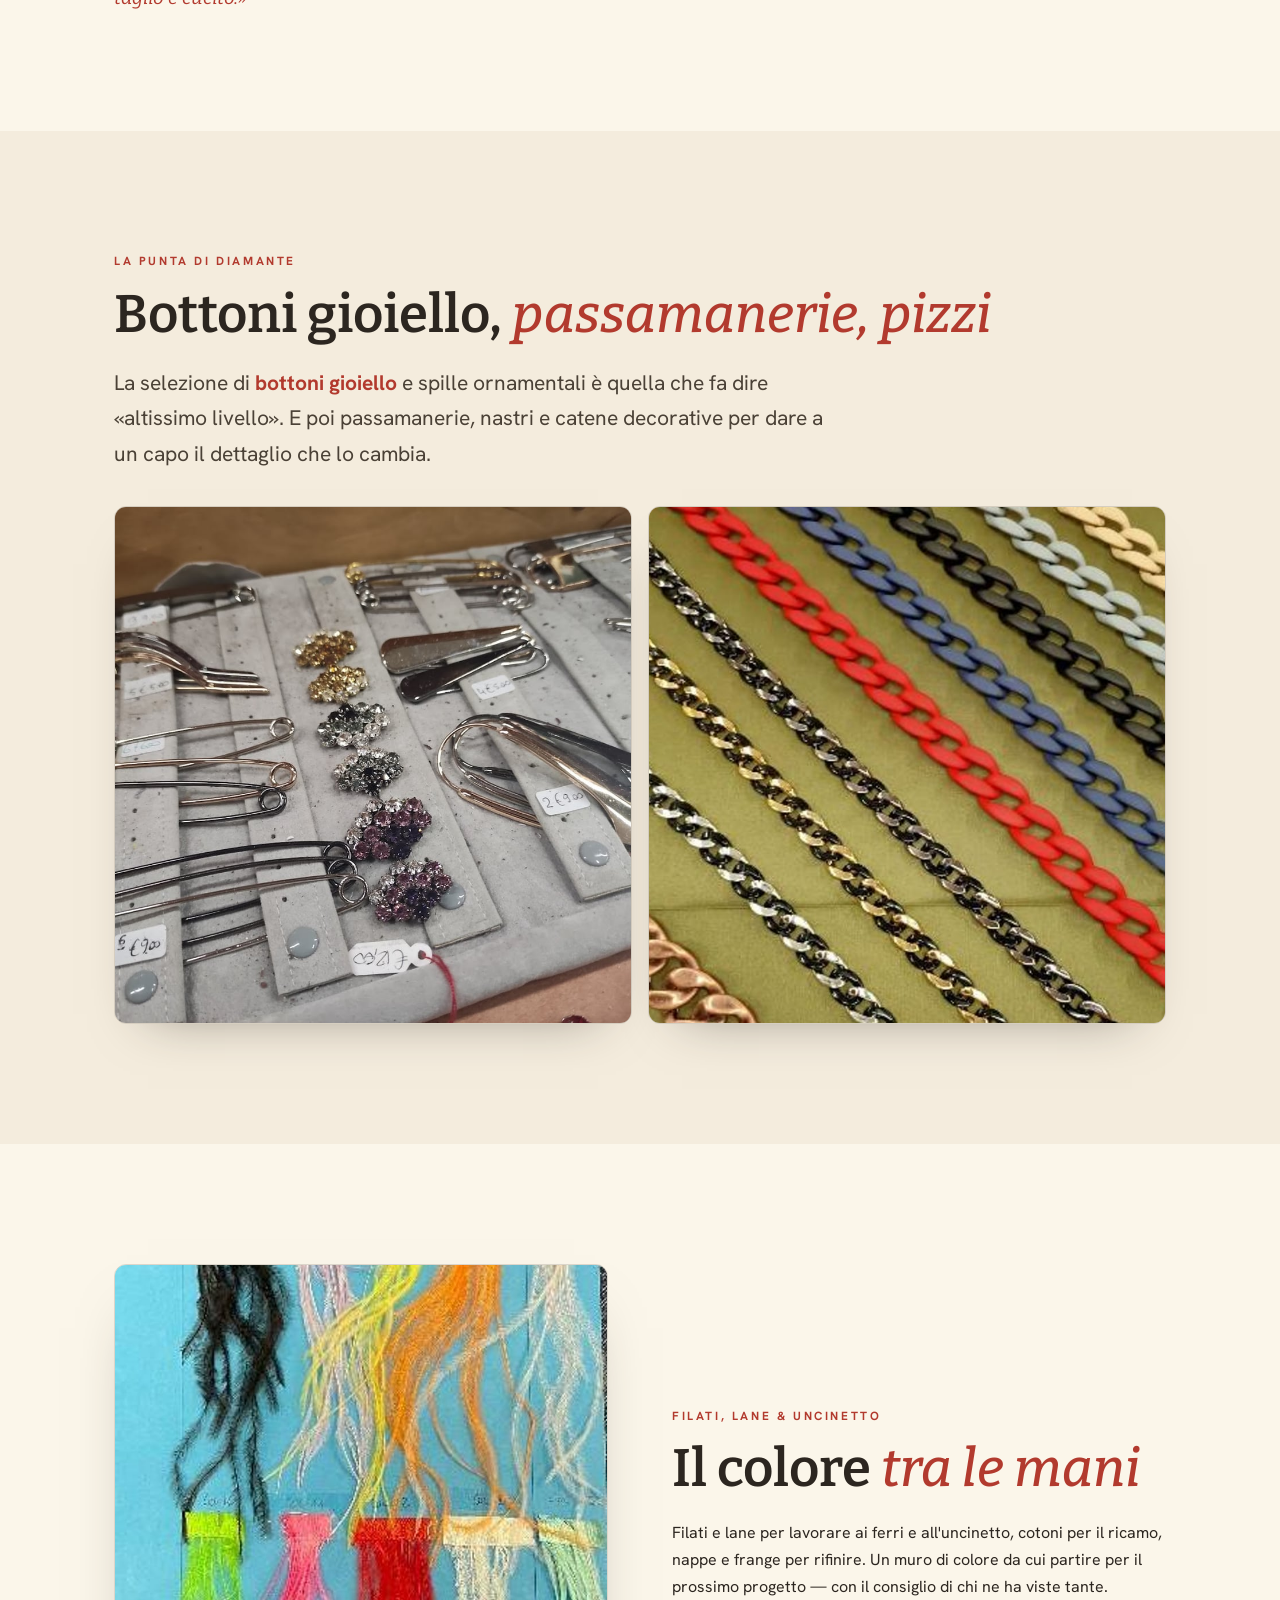
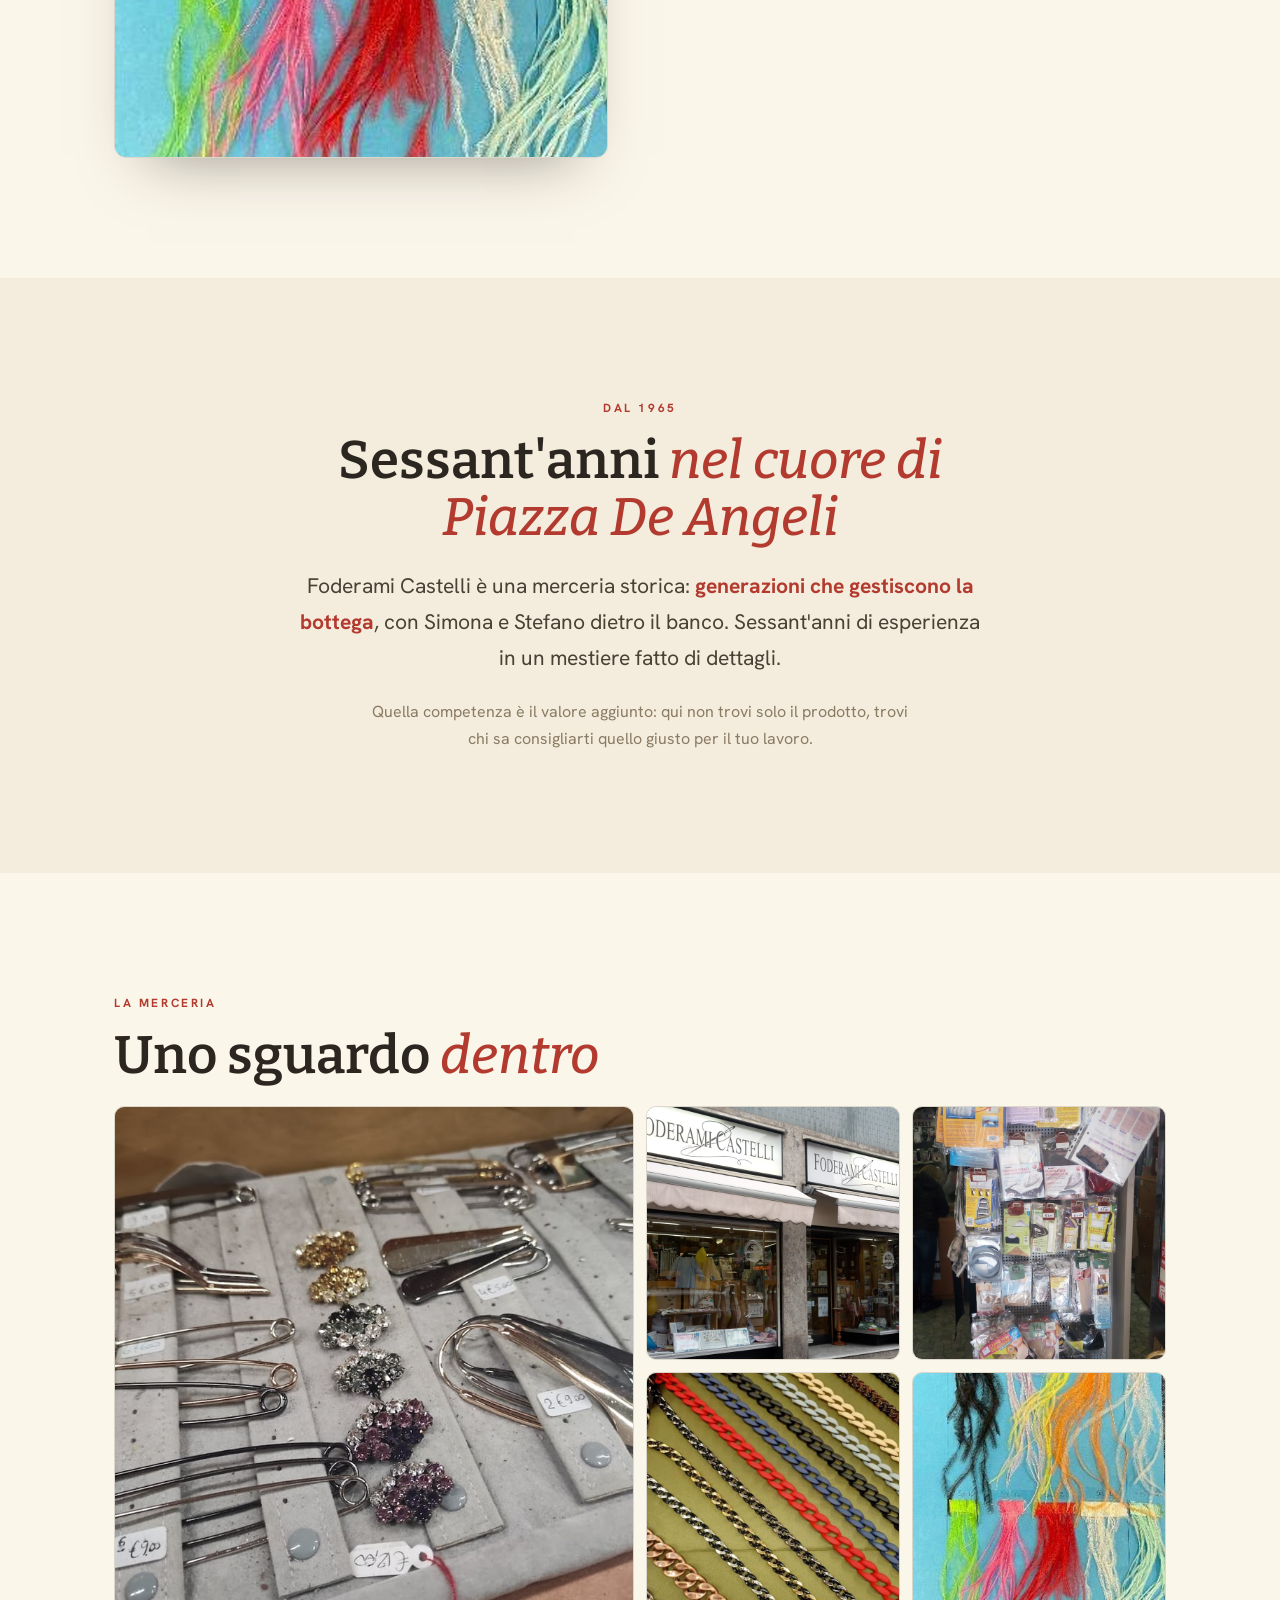
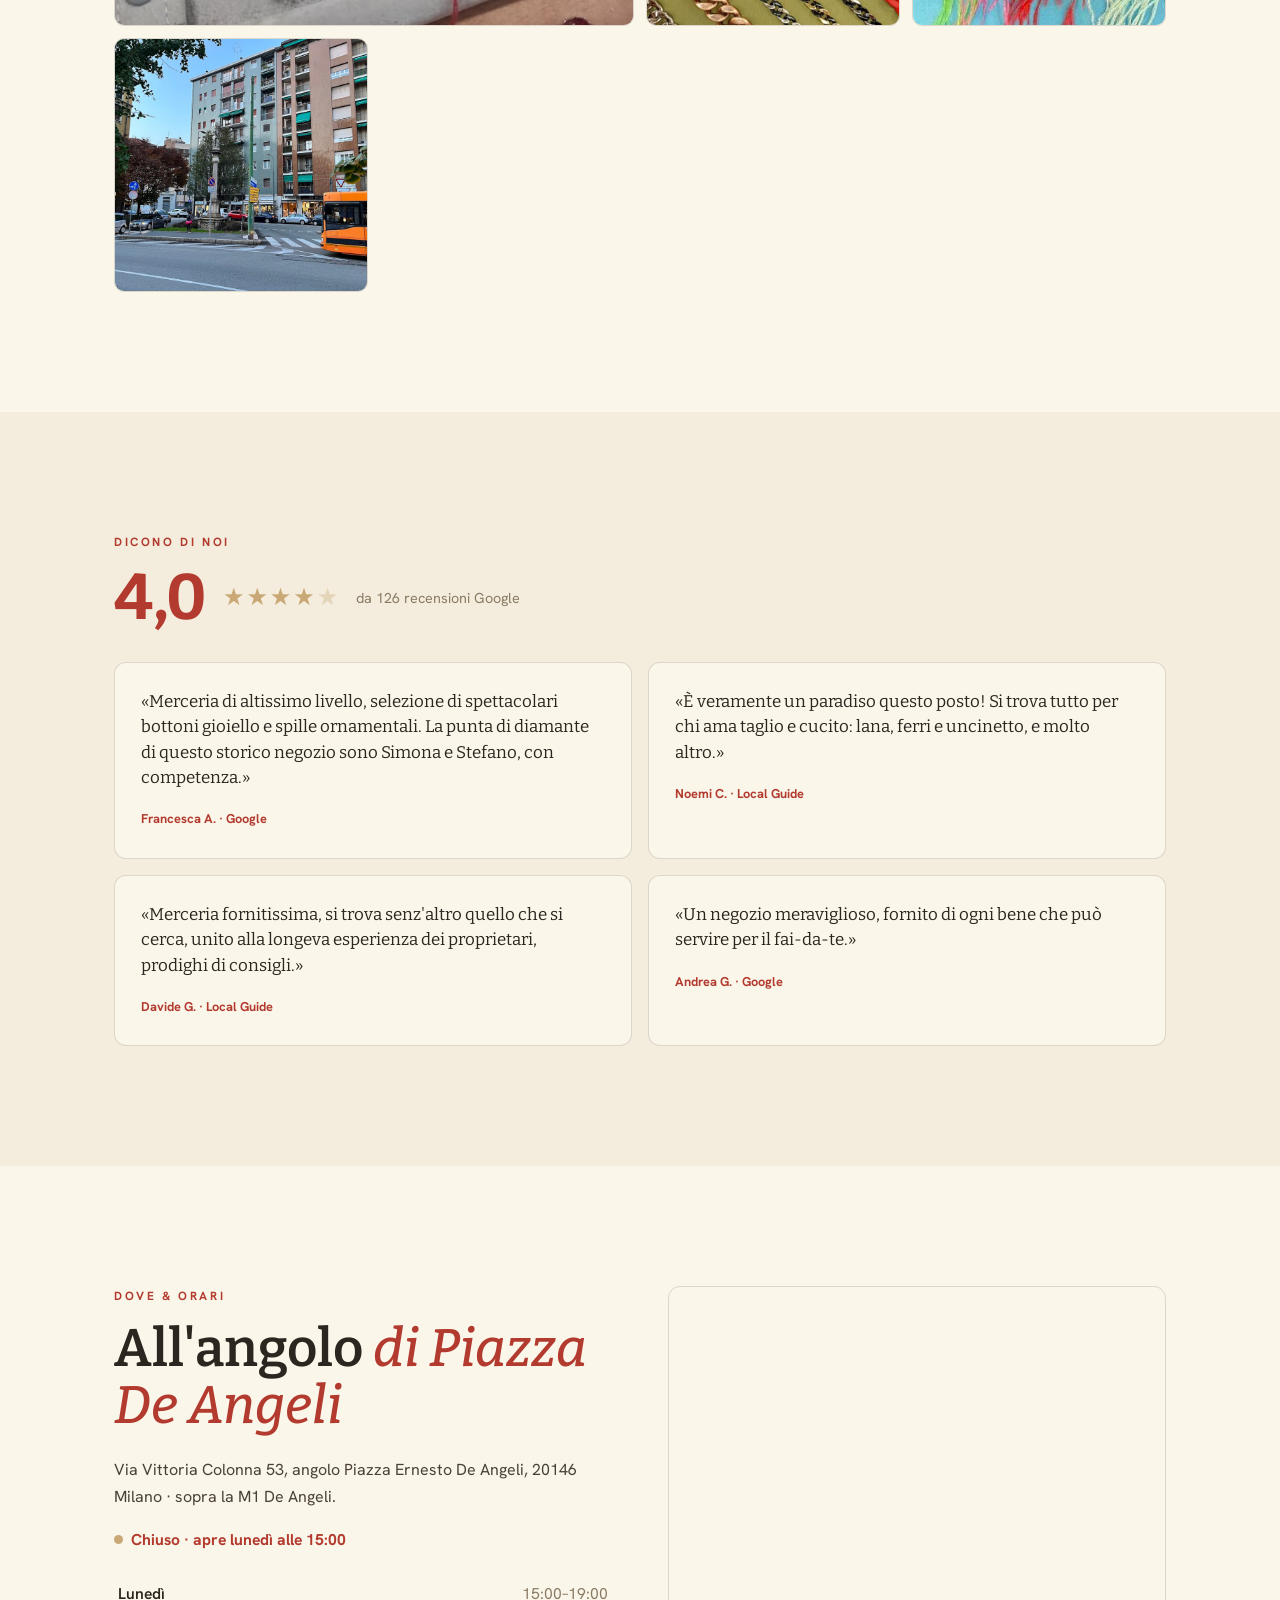
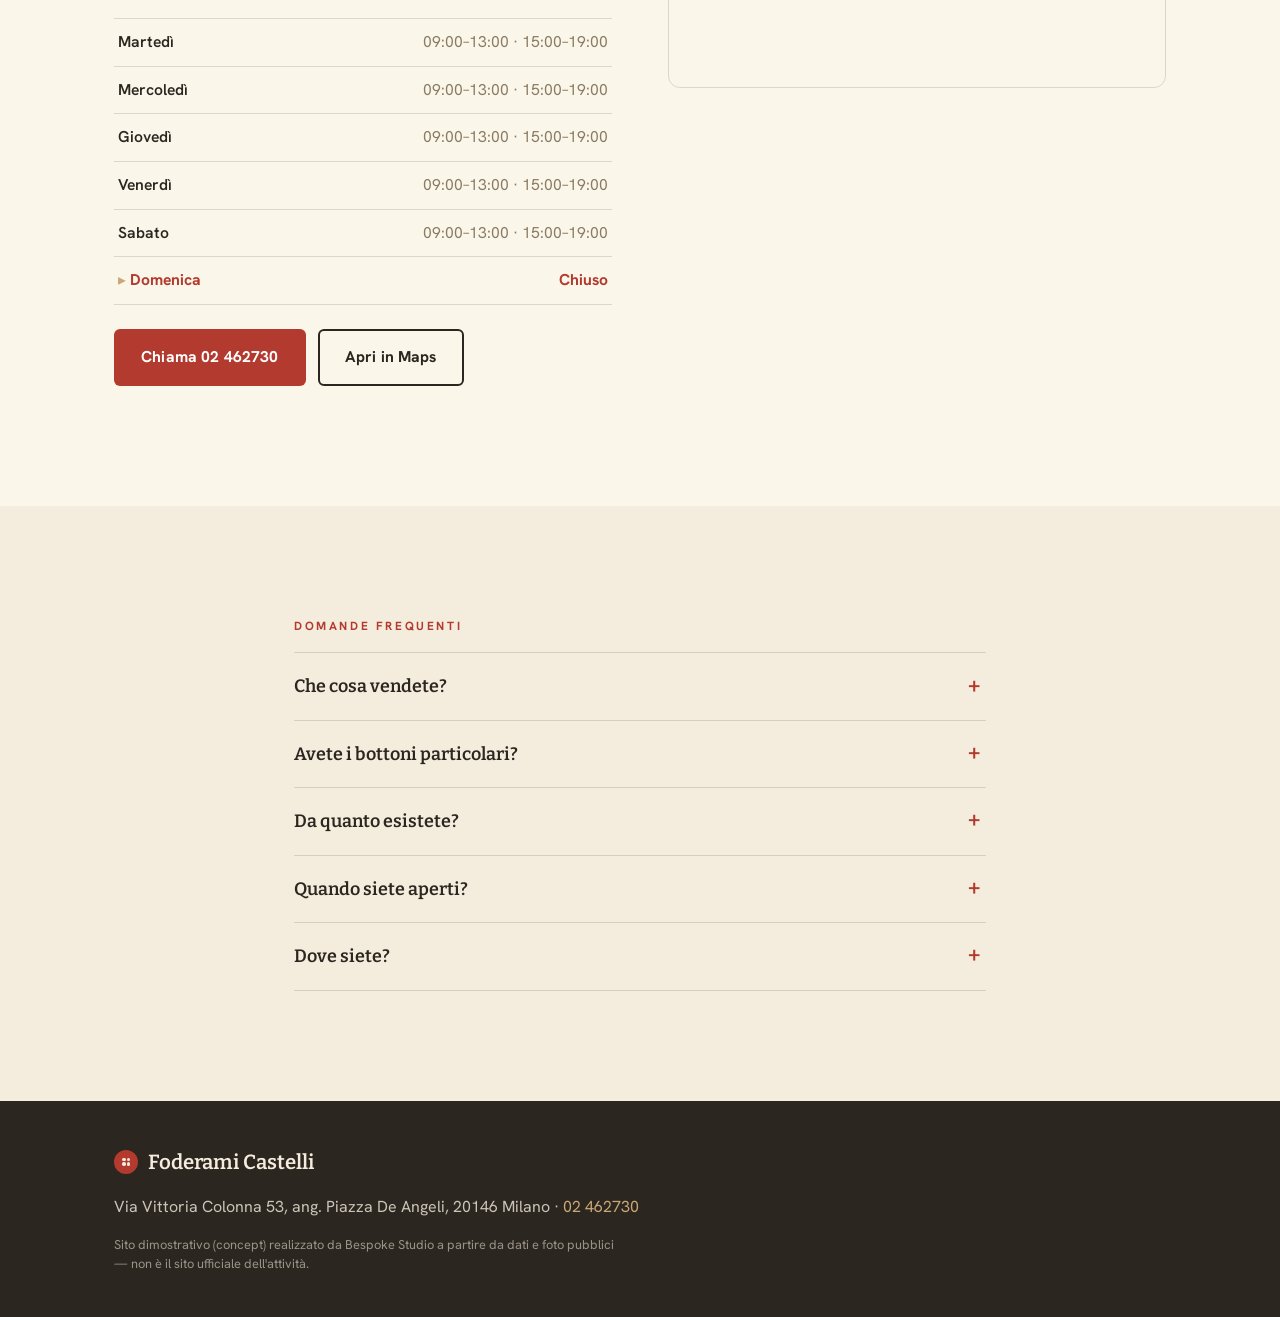
==== commit b8afb434: "Fix FOUC: reveal watchdog solo fallback (niente flash testi/foto) + cache-bust main.js v2 Co-Authore" ====
--- a/index.html
+++ b/index.html
@@ -280,6 +280,6 @@
 
 <script src="https://cdnjs.cloudflare.com/ajax/libs/gsap/3.12.5/gsap.min.js"></script>
 <script src="https://cdnjs.cloudflare.com/ajax/libs/gsap/3.12.5/ScrollTrigger.min.js"></script>
-<script src="js/main.js?v=1"></script>
+<script src="js/main.js?v=2"></script>
 </body>
 </html>
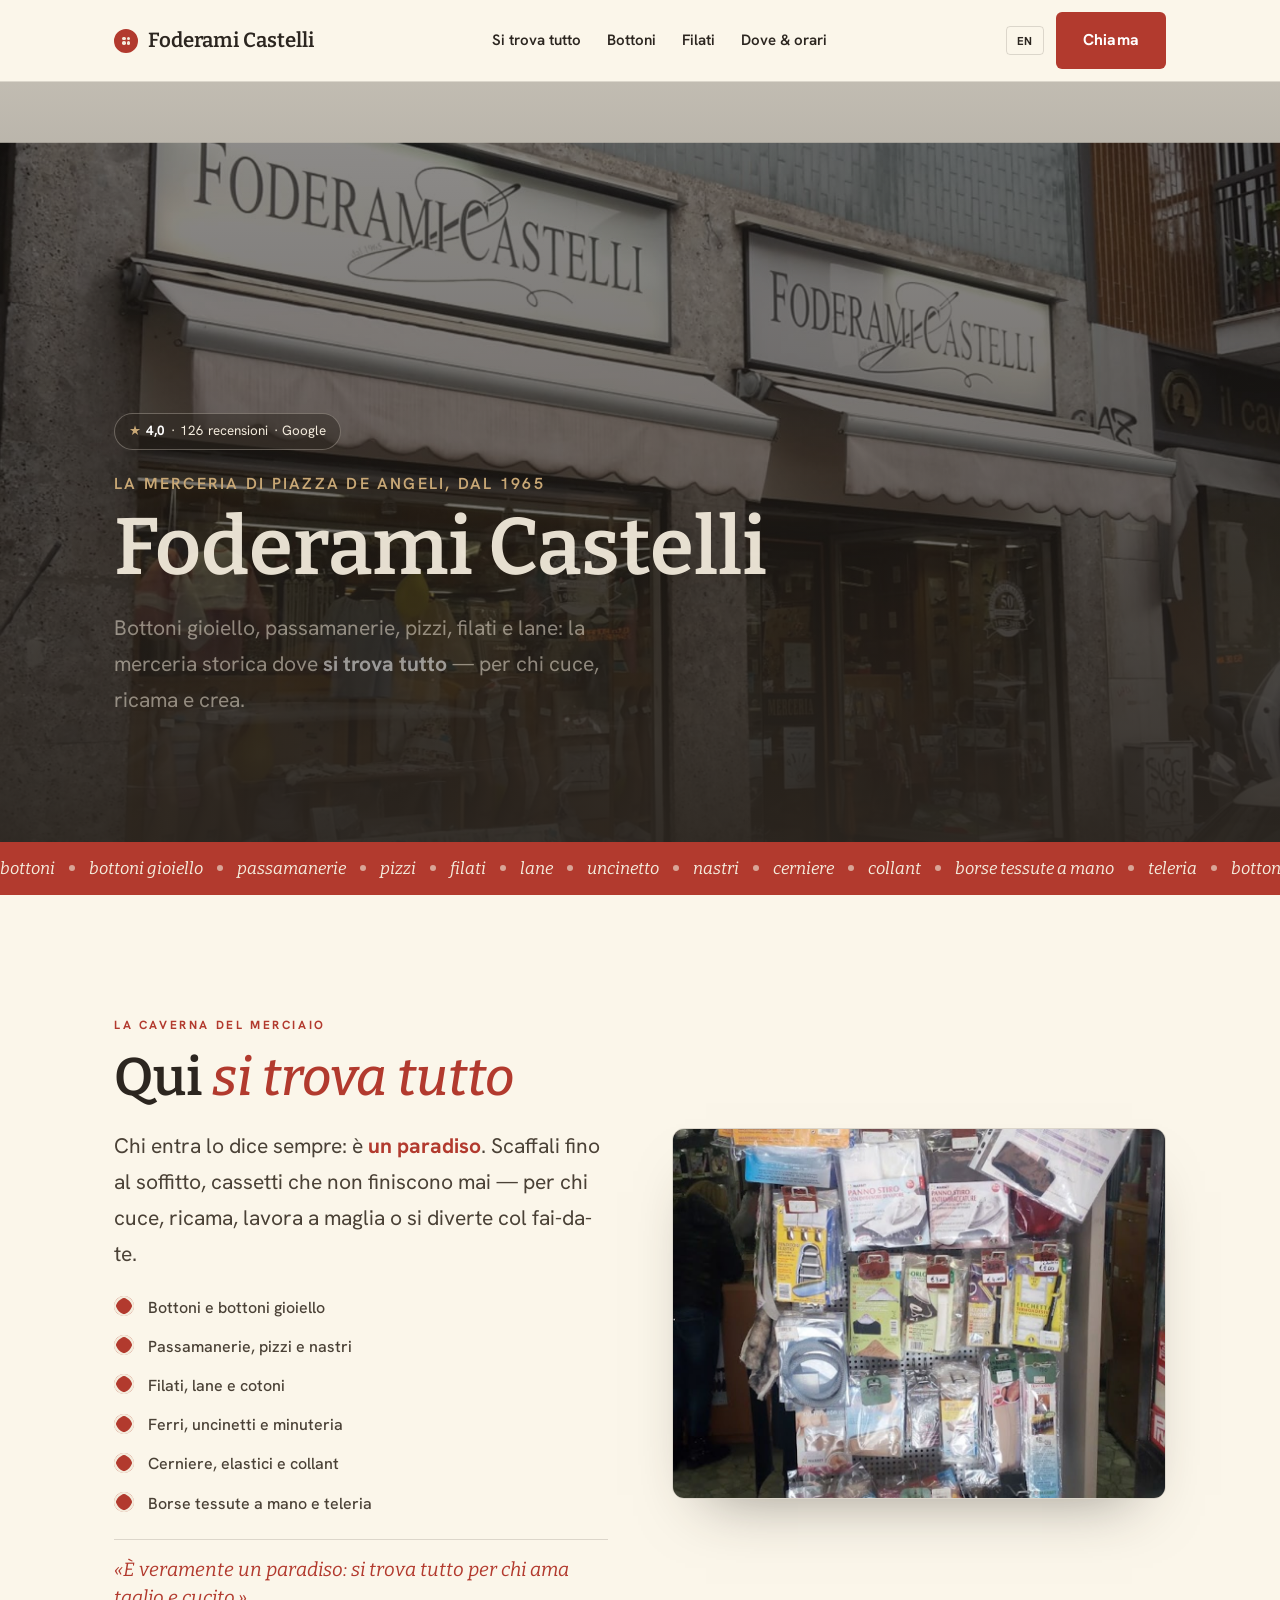
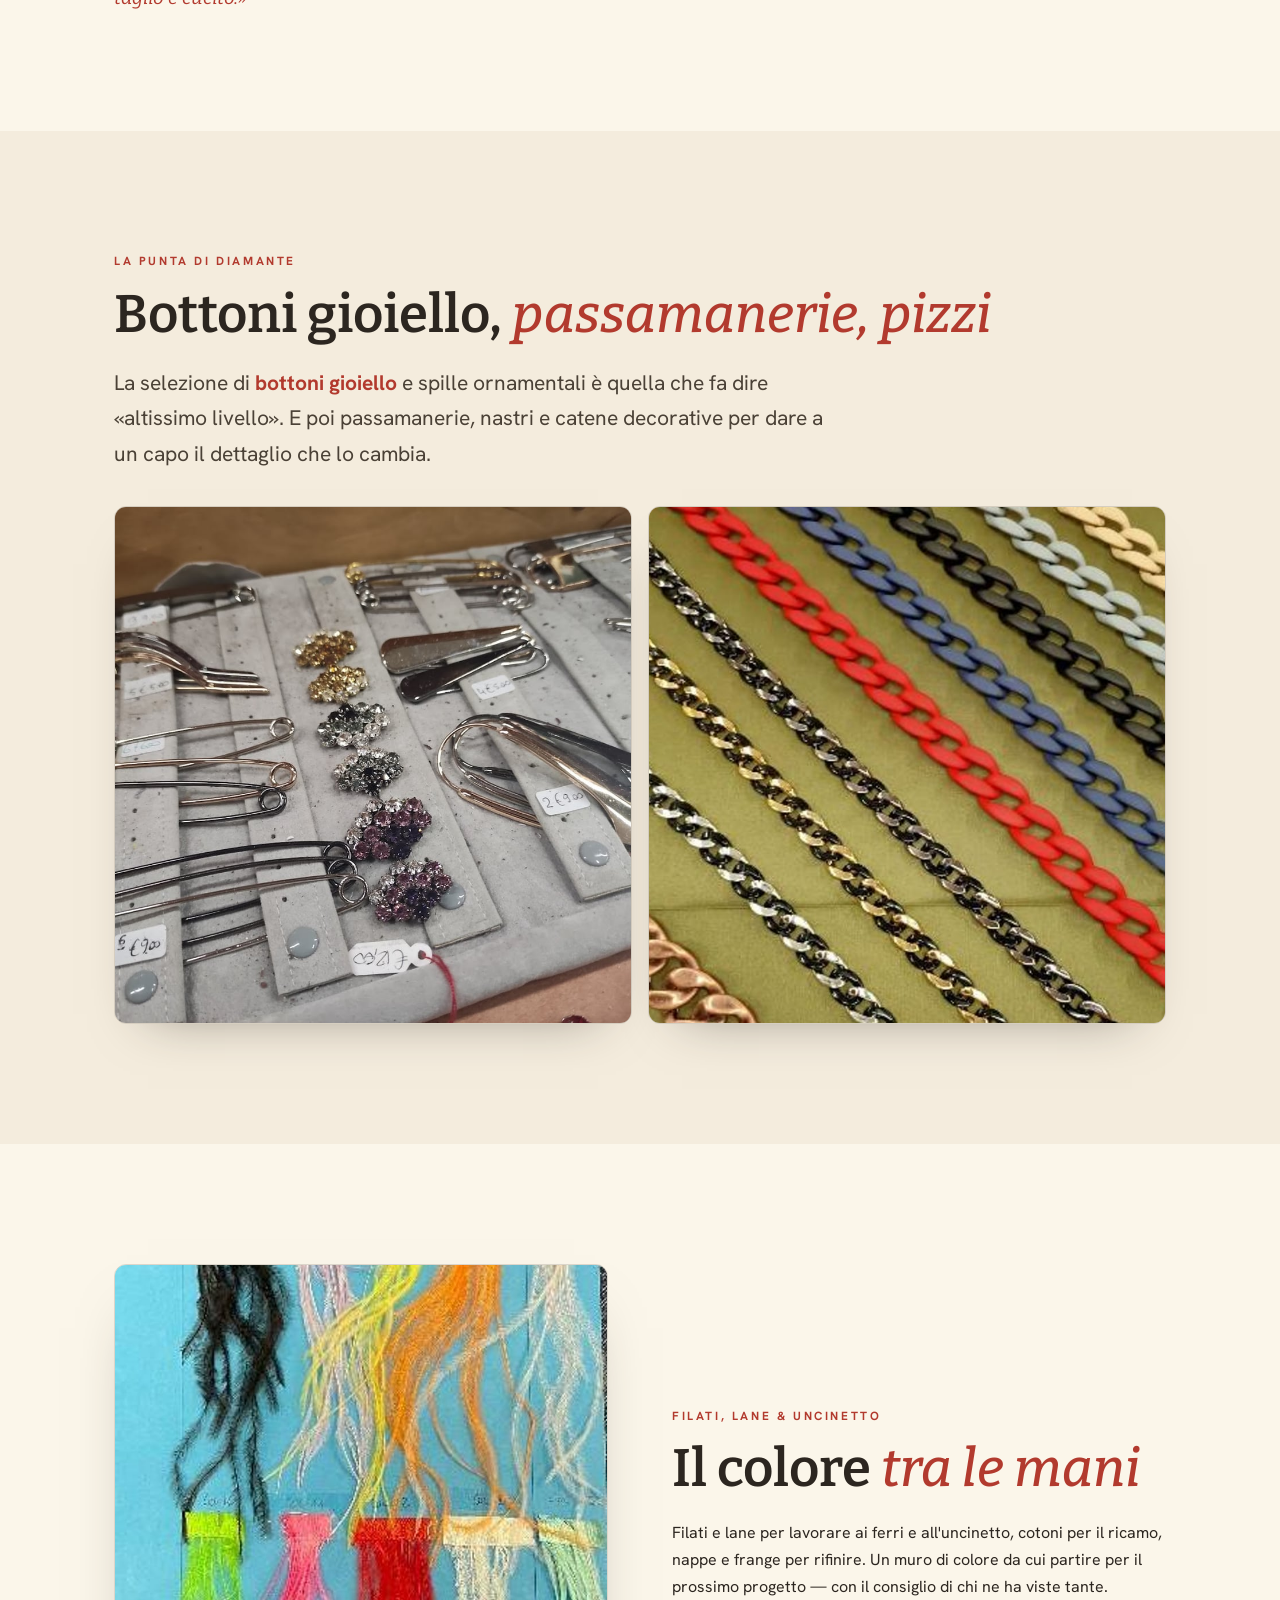
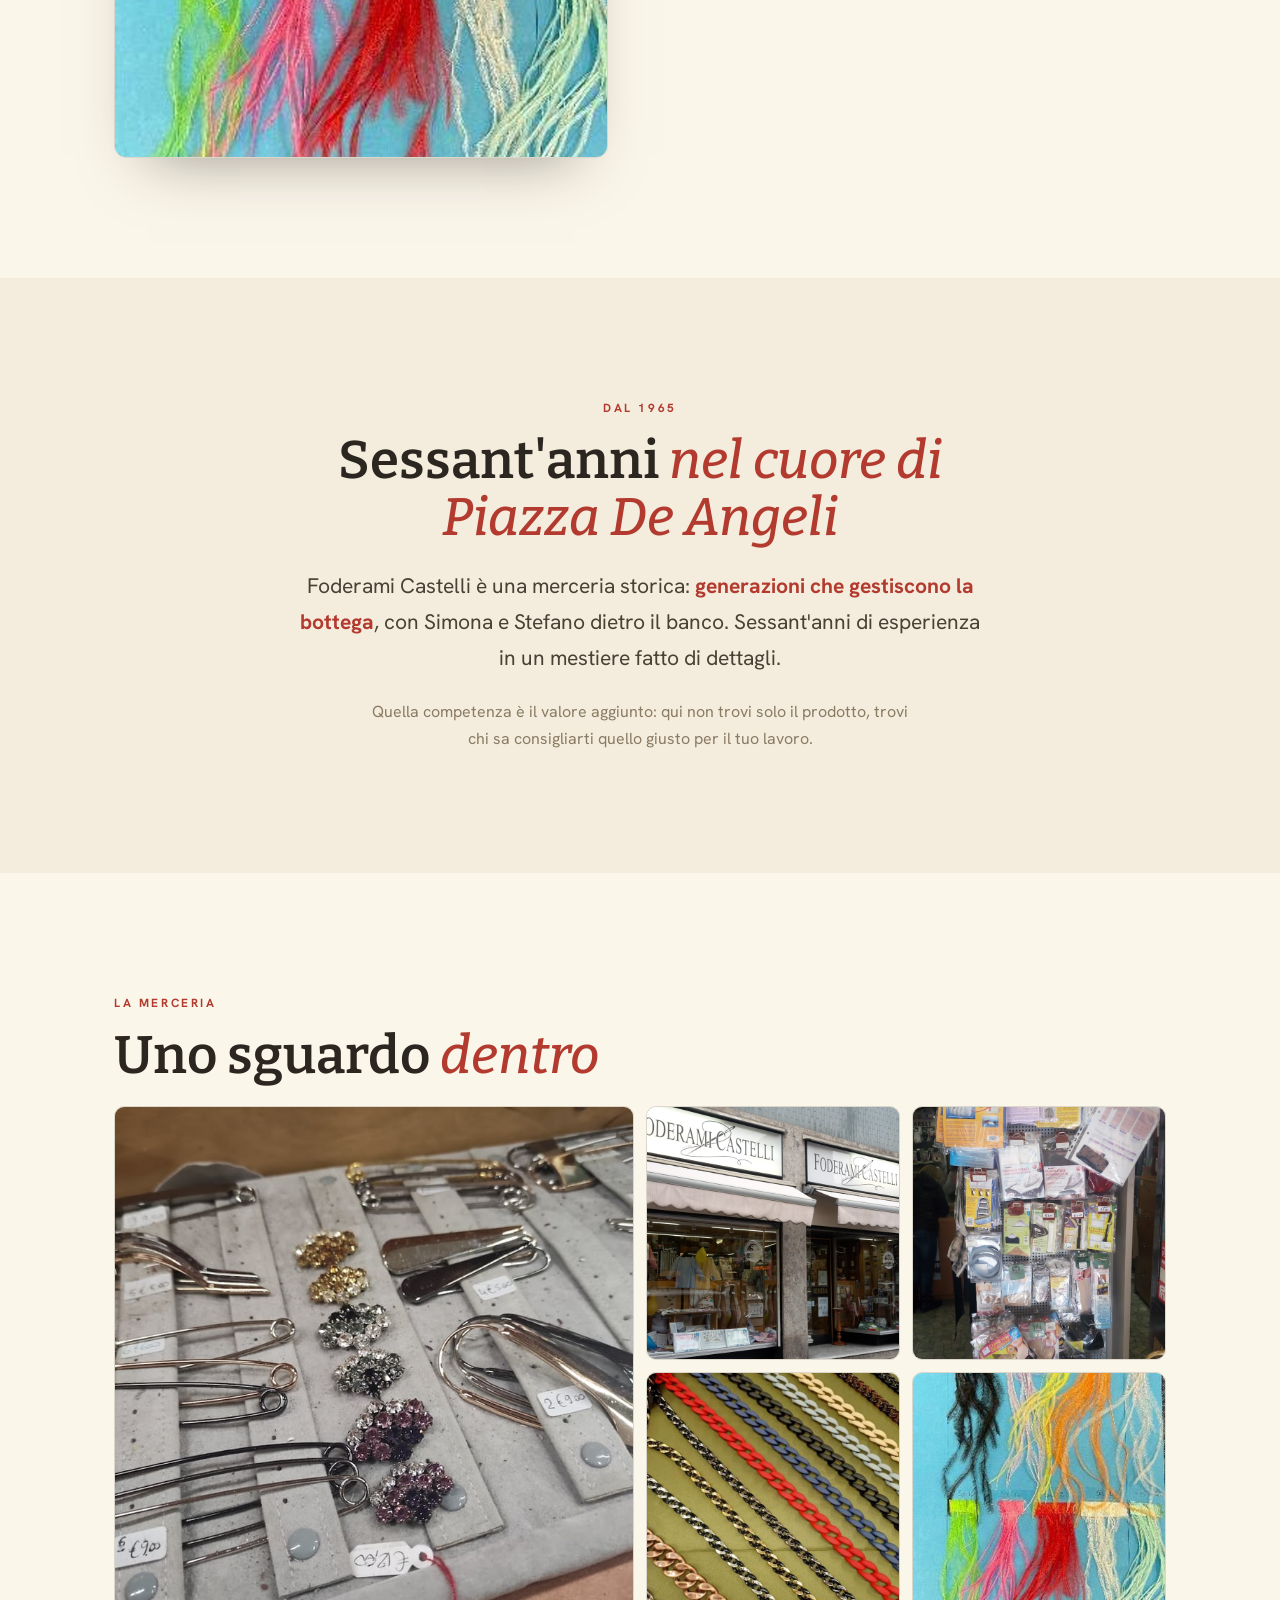
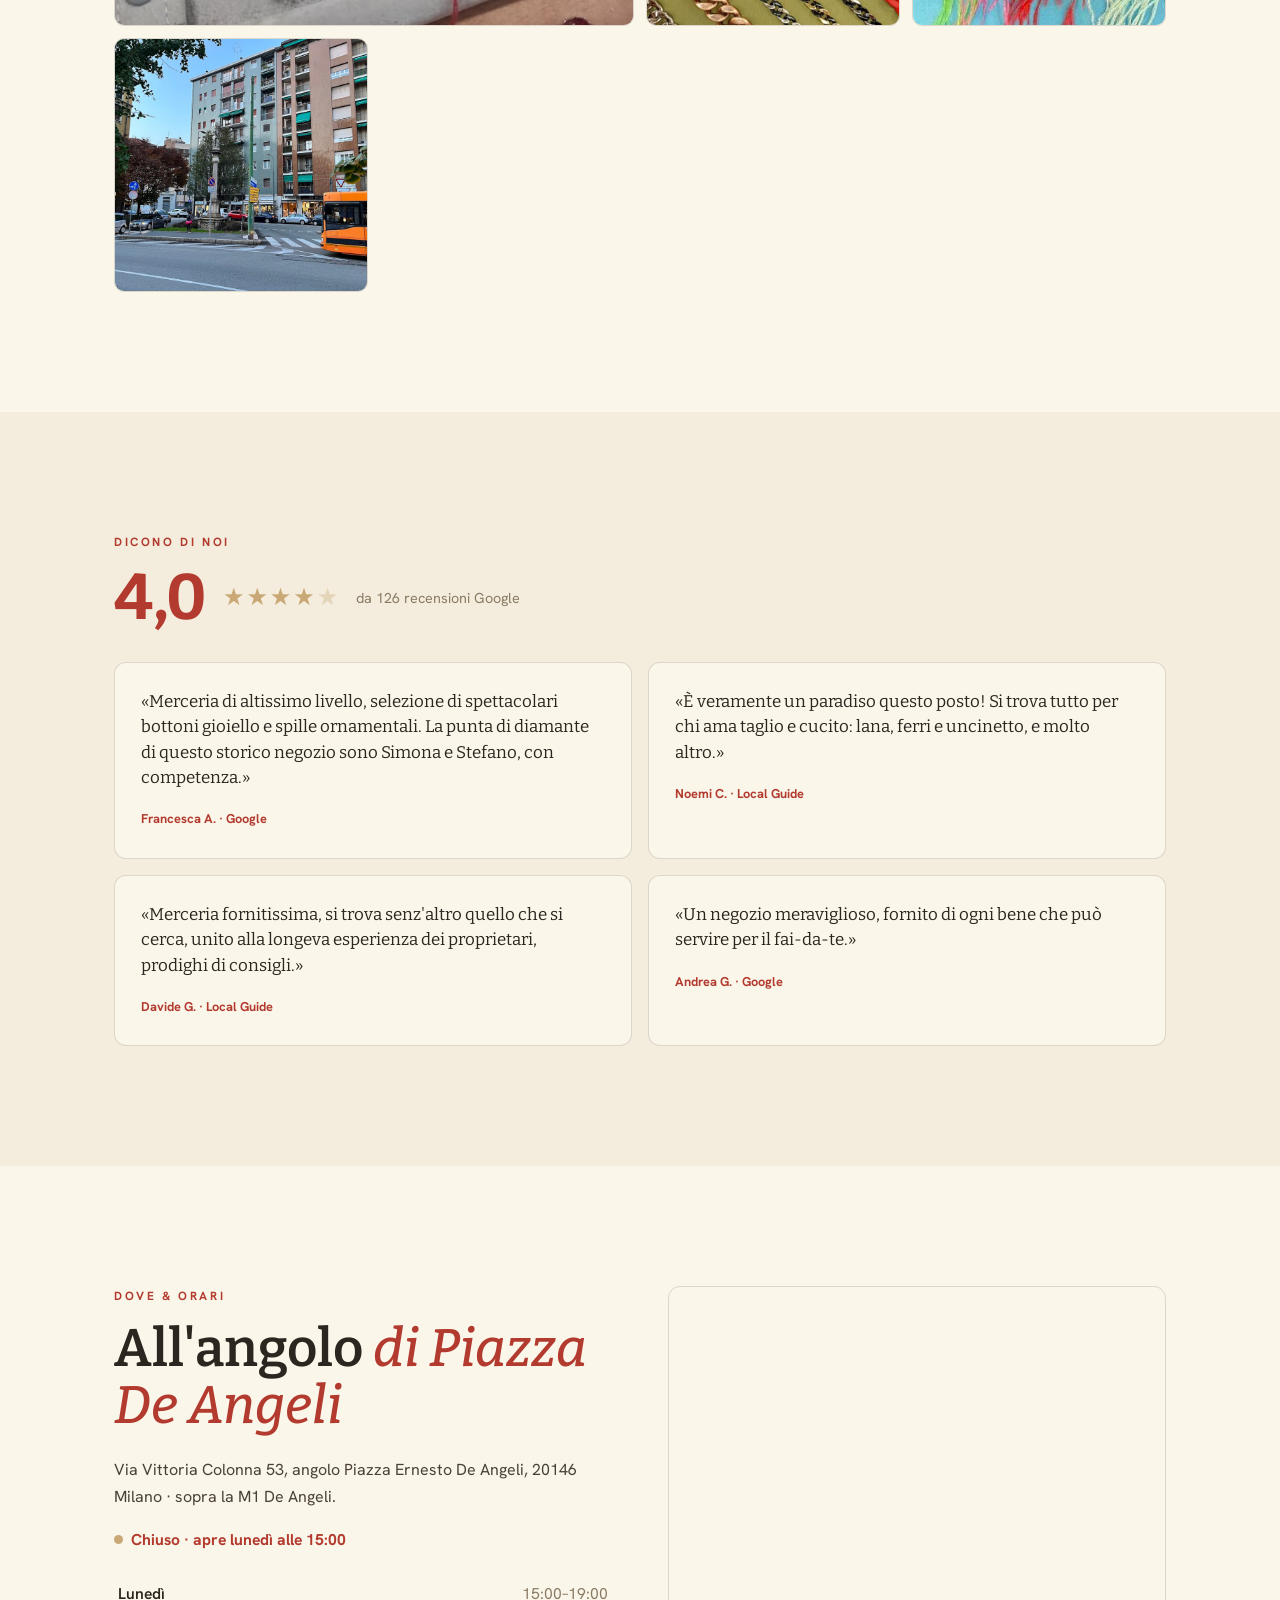
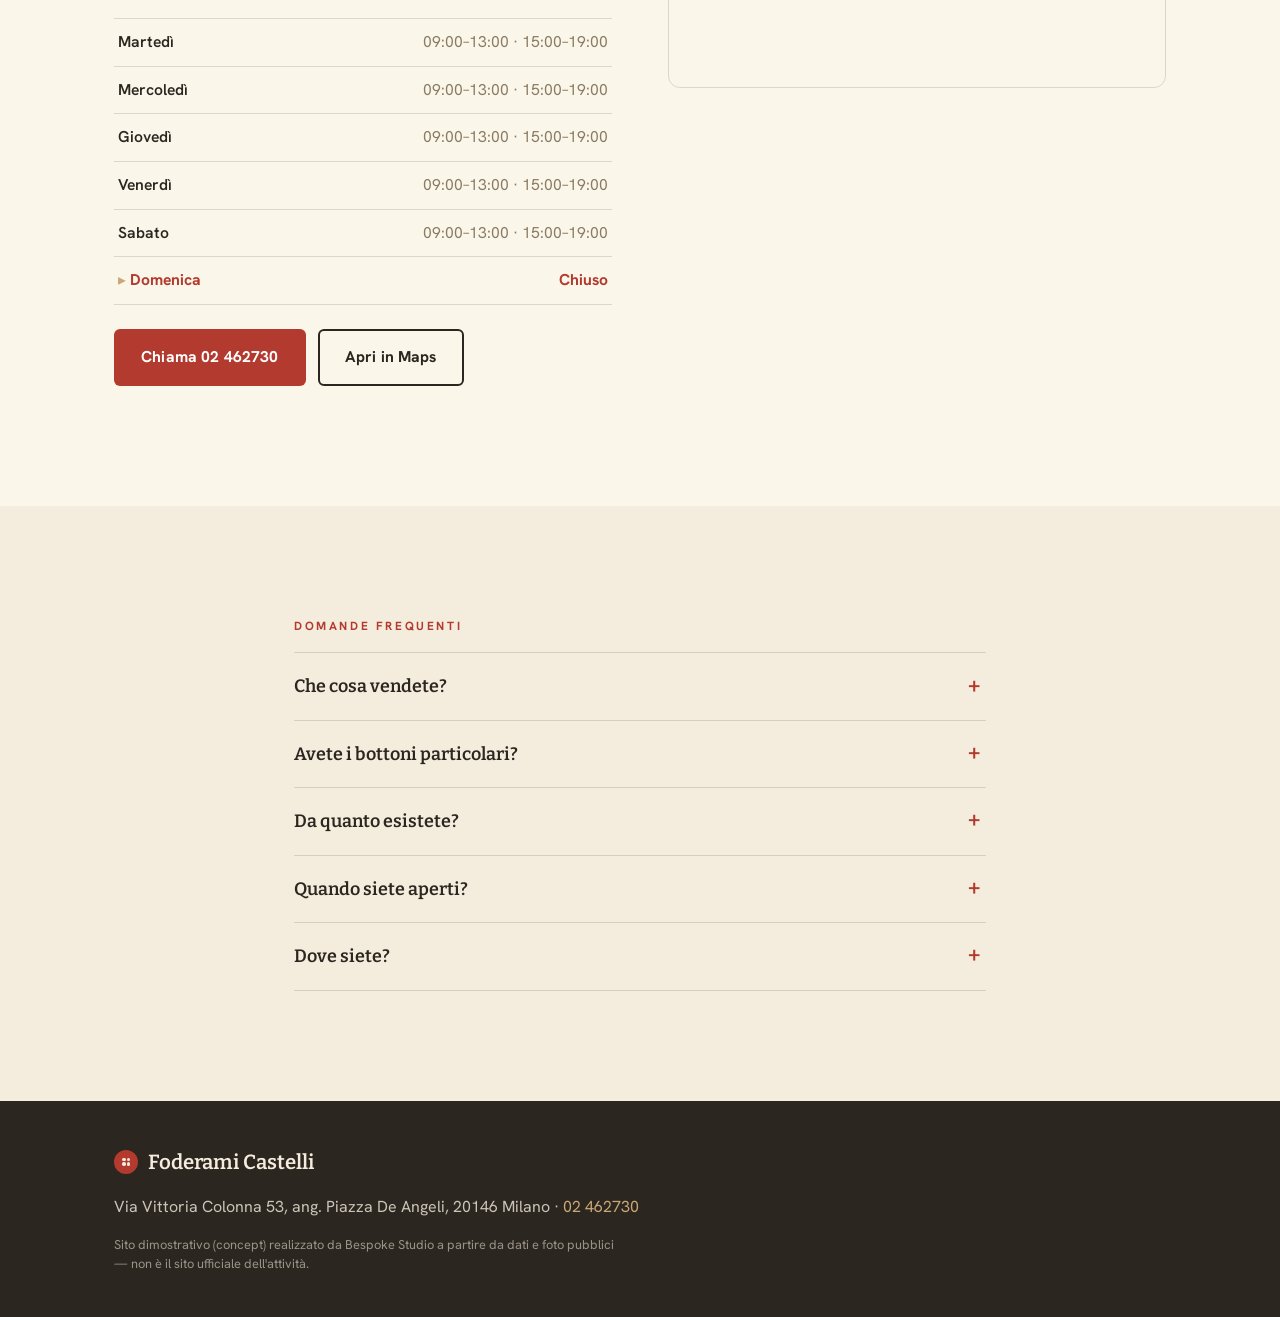
==== commit 334247c3: "Fix flash: elimina doppia-animazione reveal (escludi firme dal reveal generico) + immediateRender:fa" ====
--- a/index.html
+++ b/index.html
@@ -280,6 +280,6 @@
 
 <script src="https://cdnjs.cloudflare.com/ajax/libs/gsap/3.12.5/gsap.min.js"></script>
 <script src="https://cdnjs.cloudflare.com/ajax/libs/gsap/3.12.5/ScrollTrigger.min.js"></script>
-<script src="js/main.js?v=2"></script>
+<script src="js/main.js?v=3"></script>
 </body>
 </html>
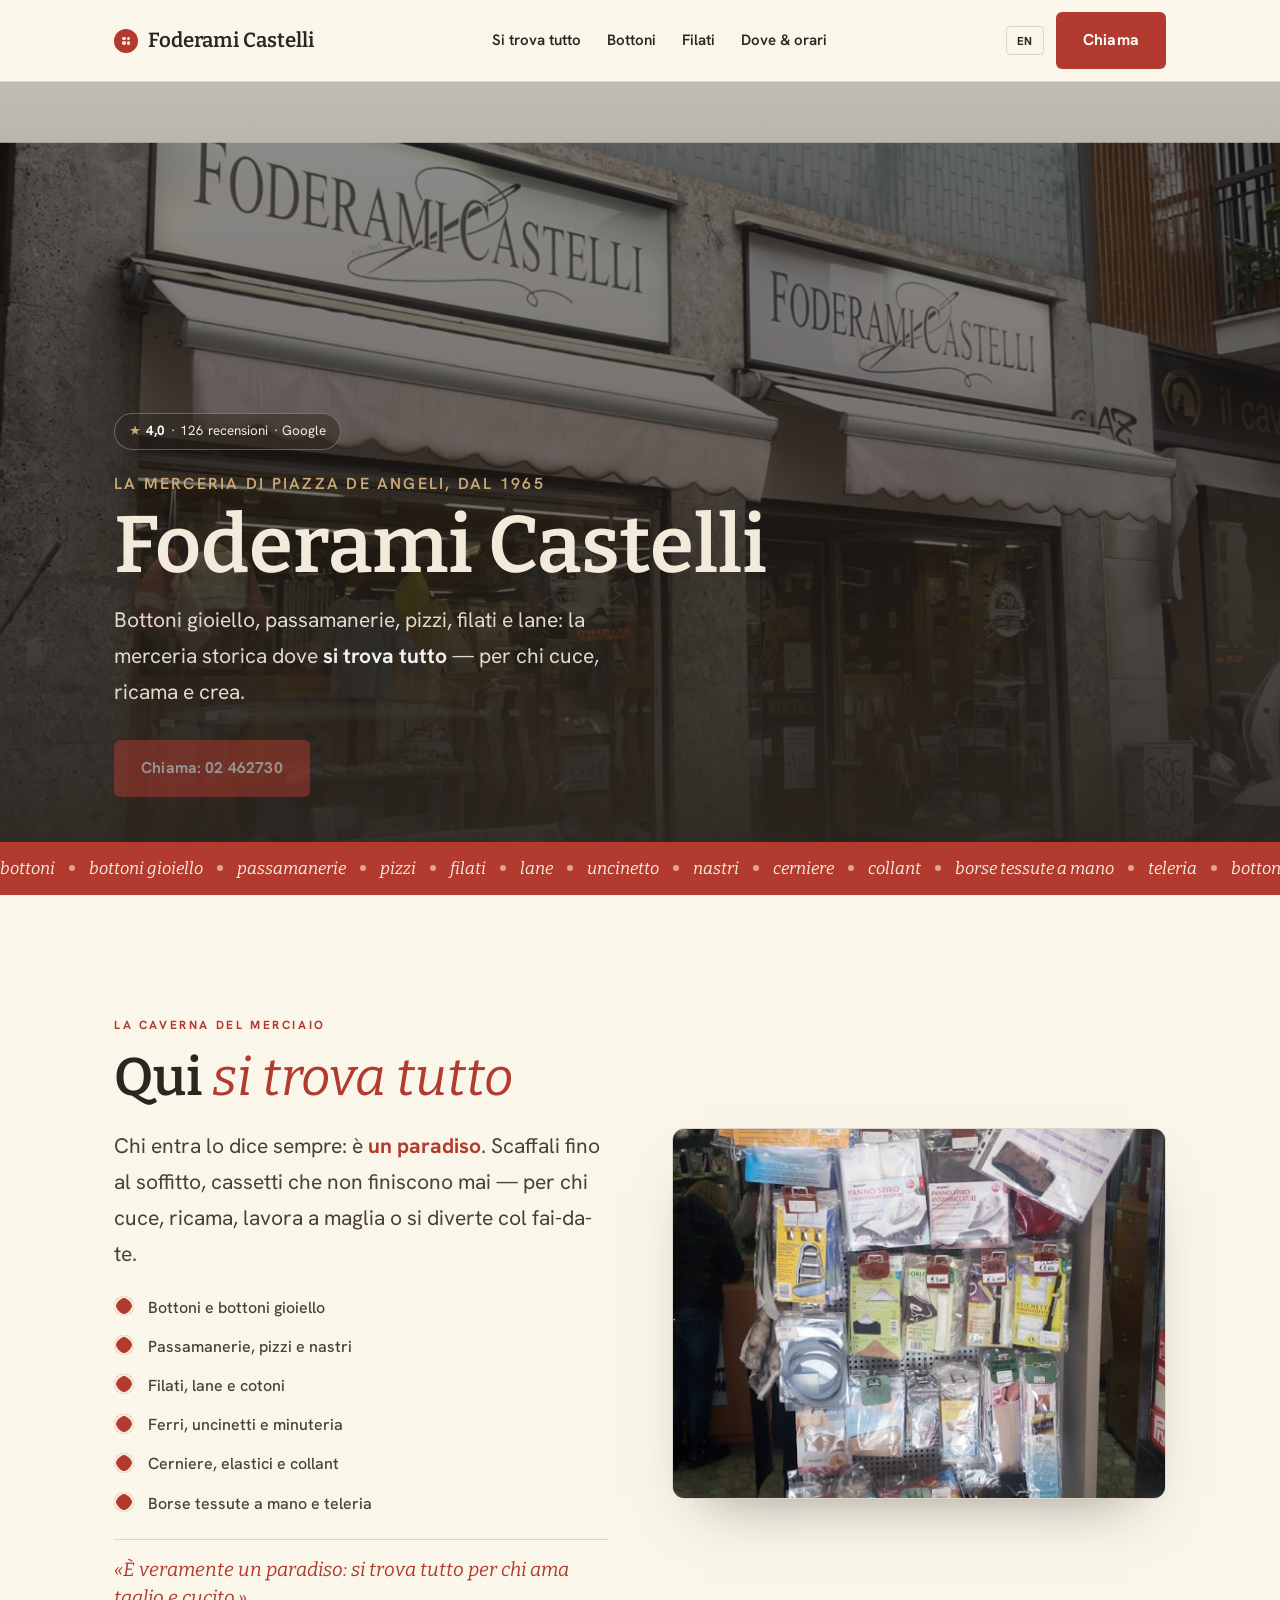
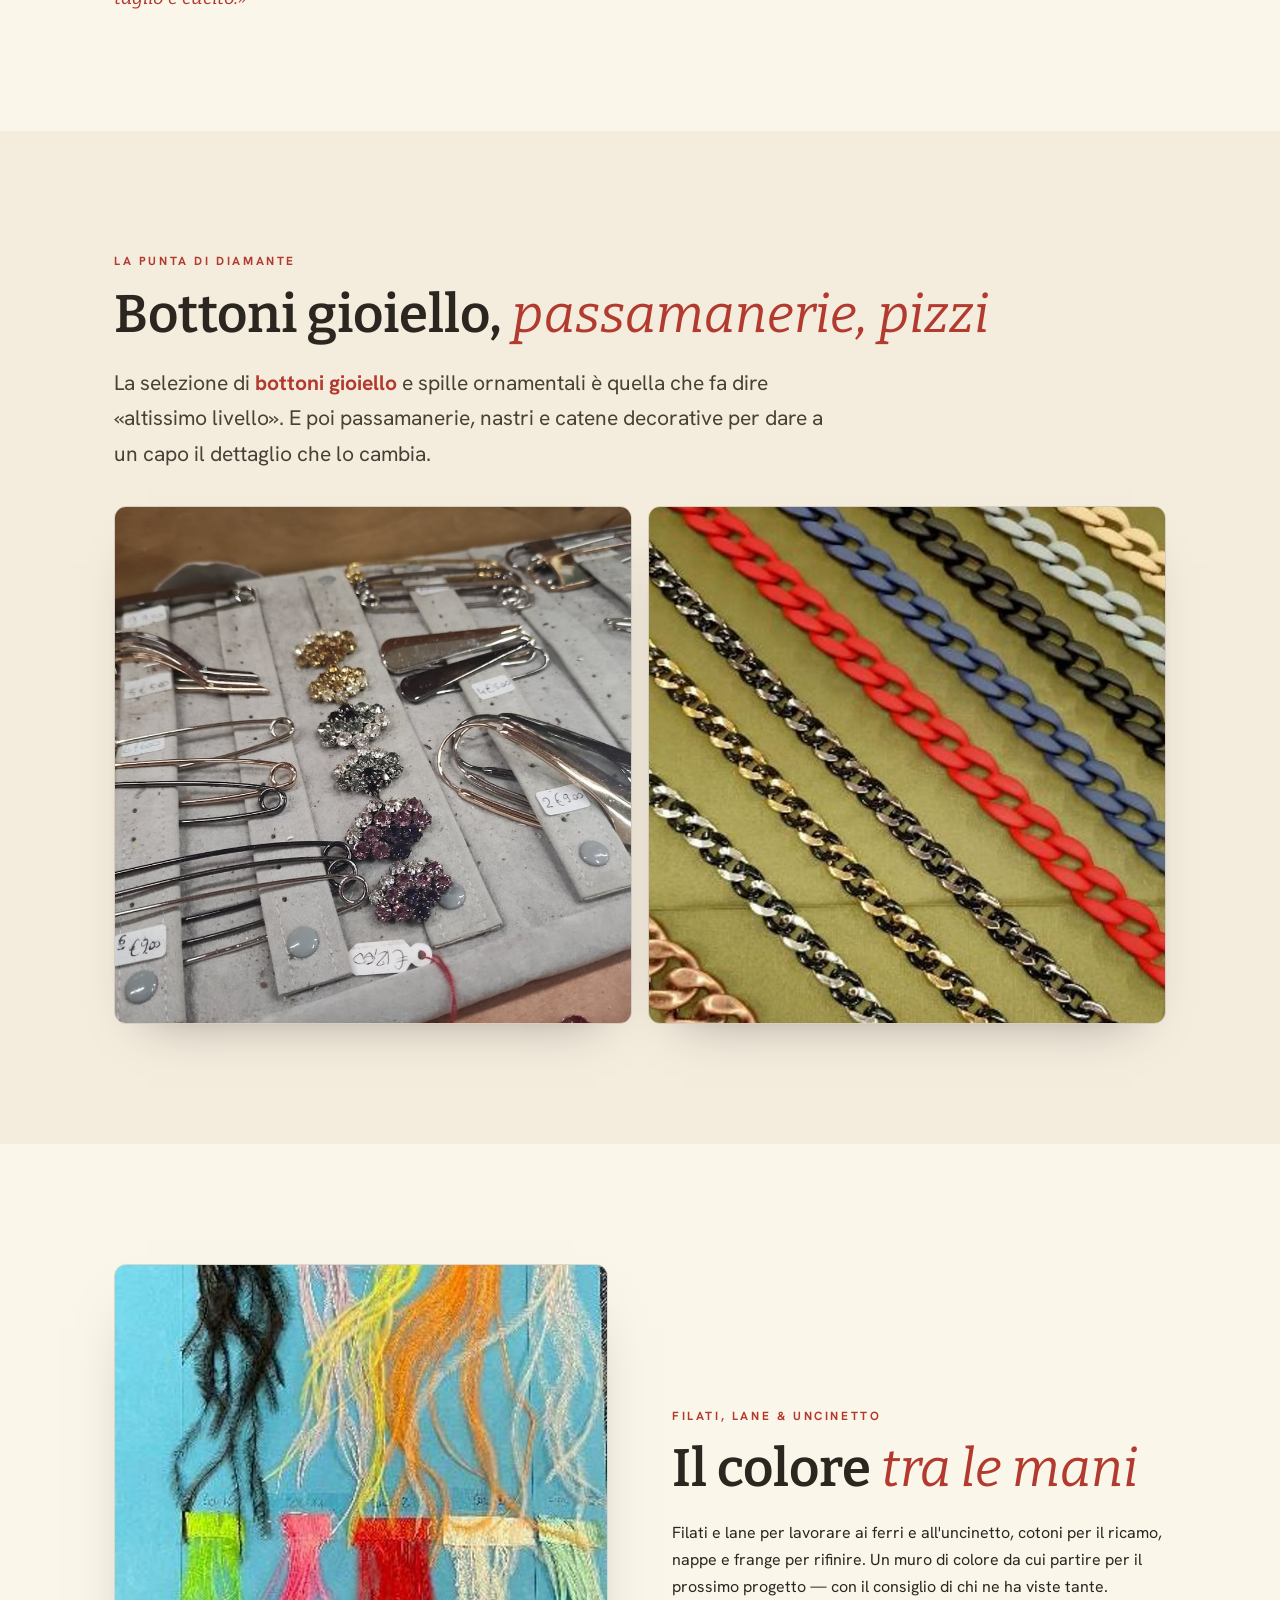
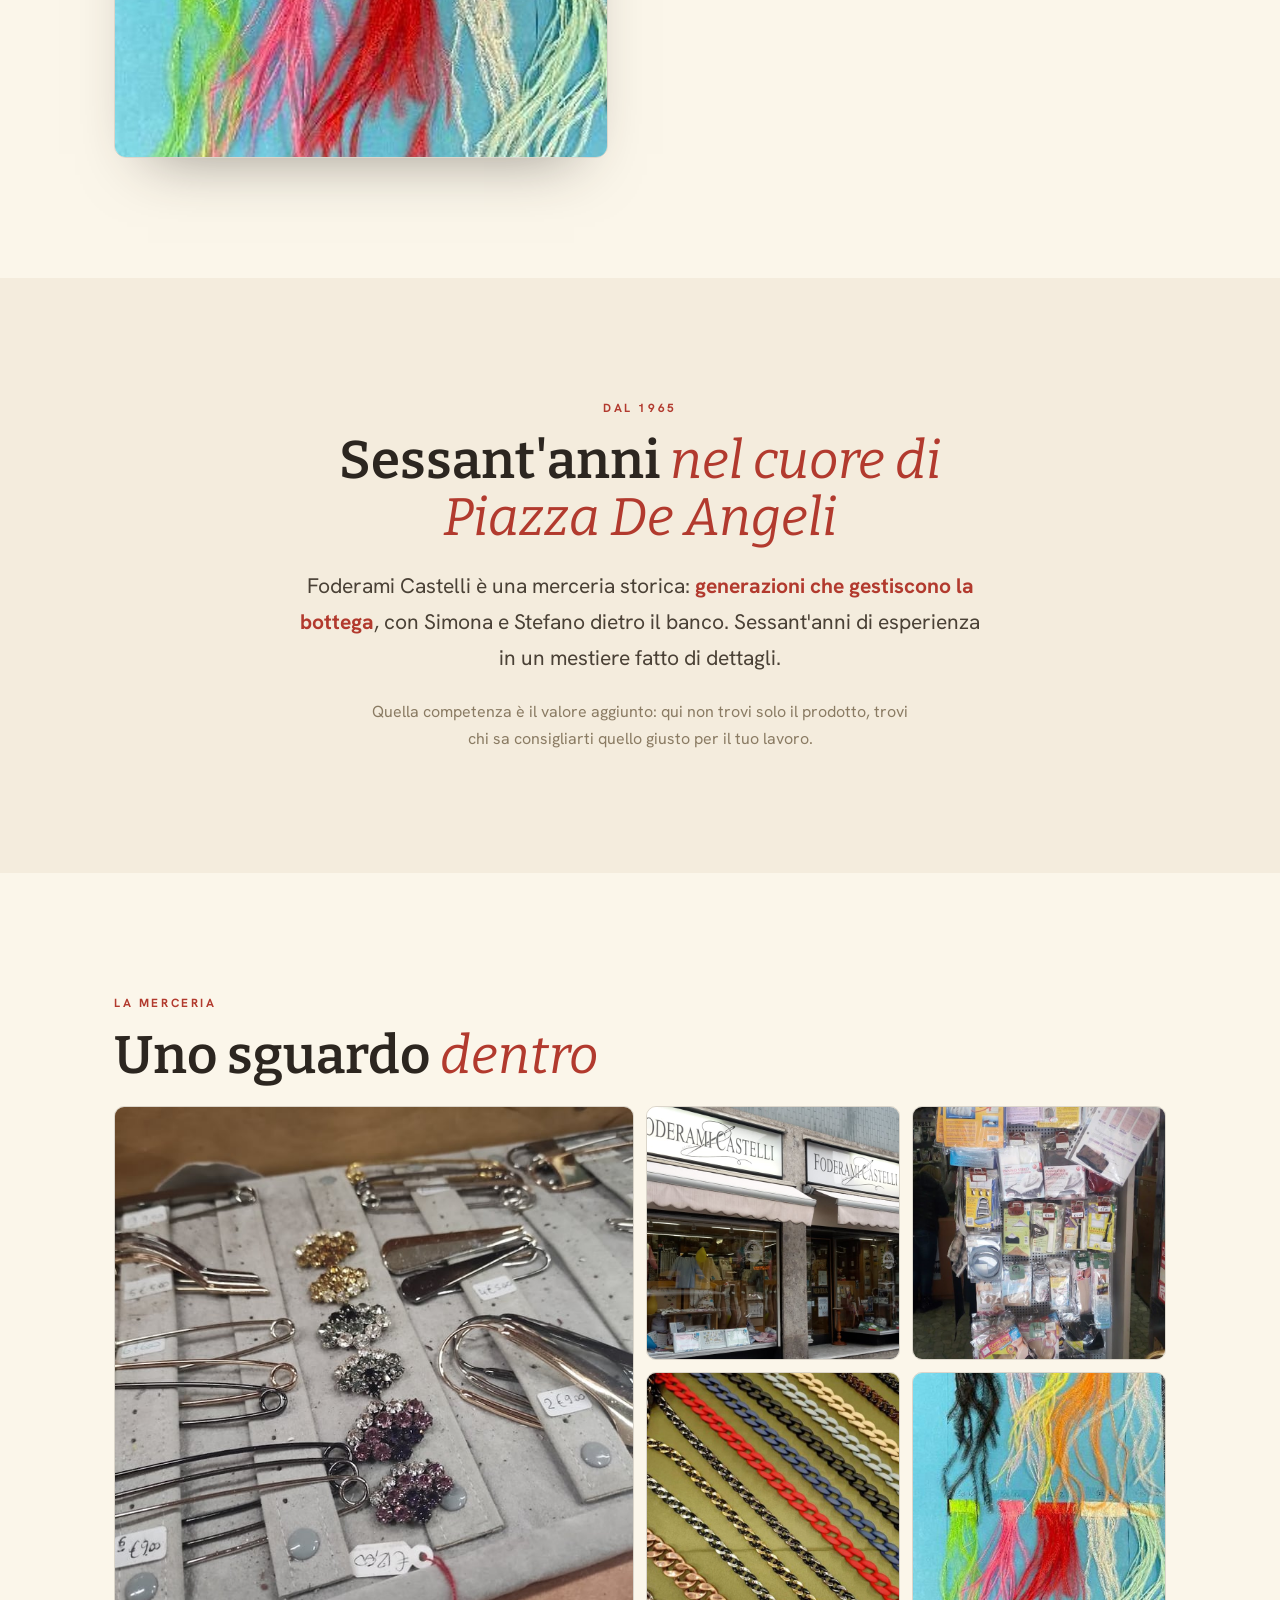
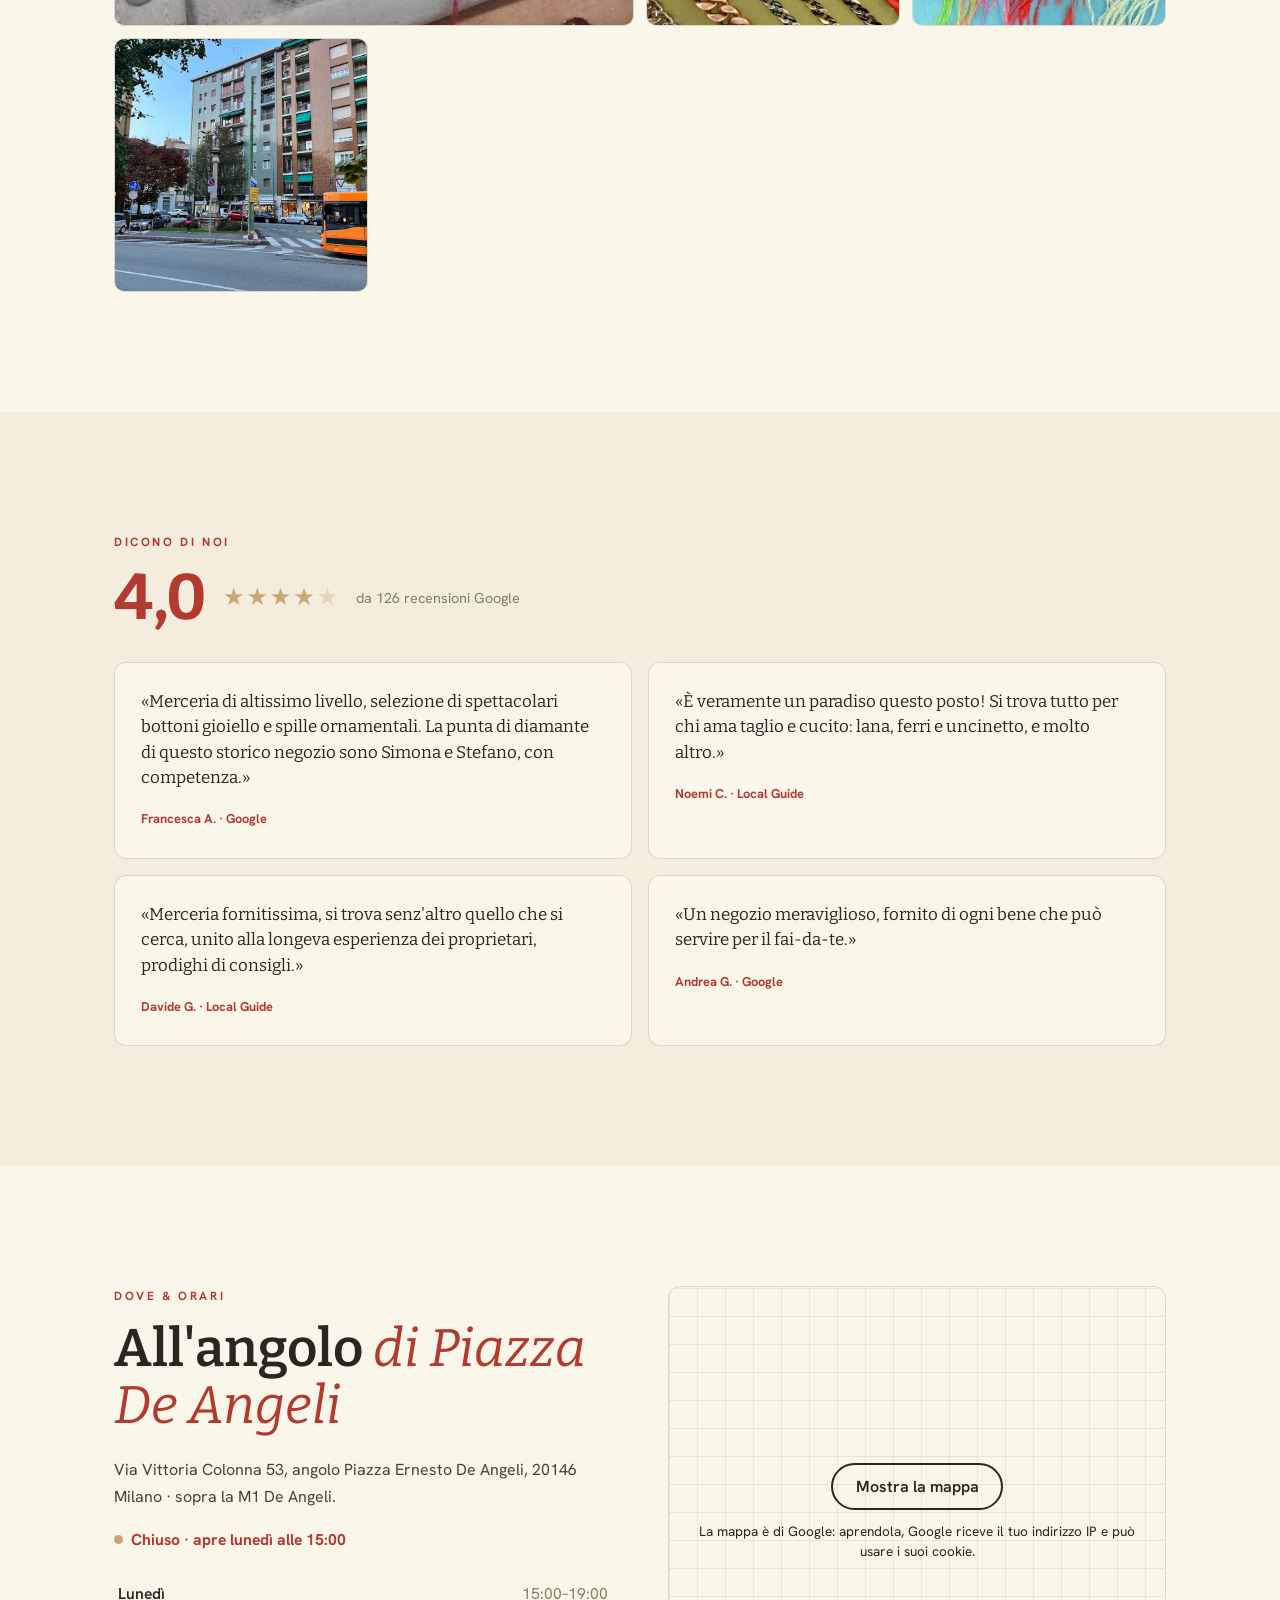
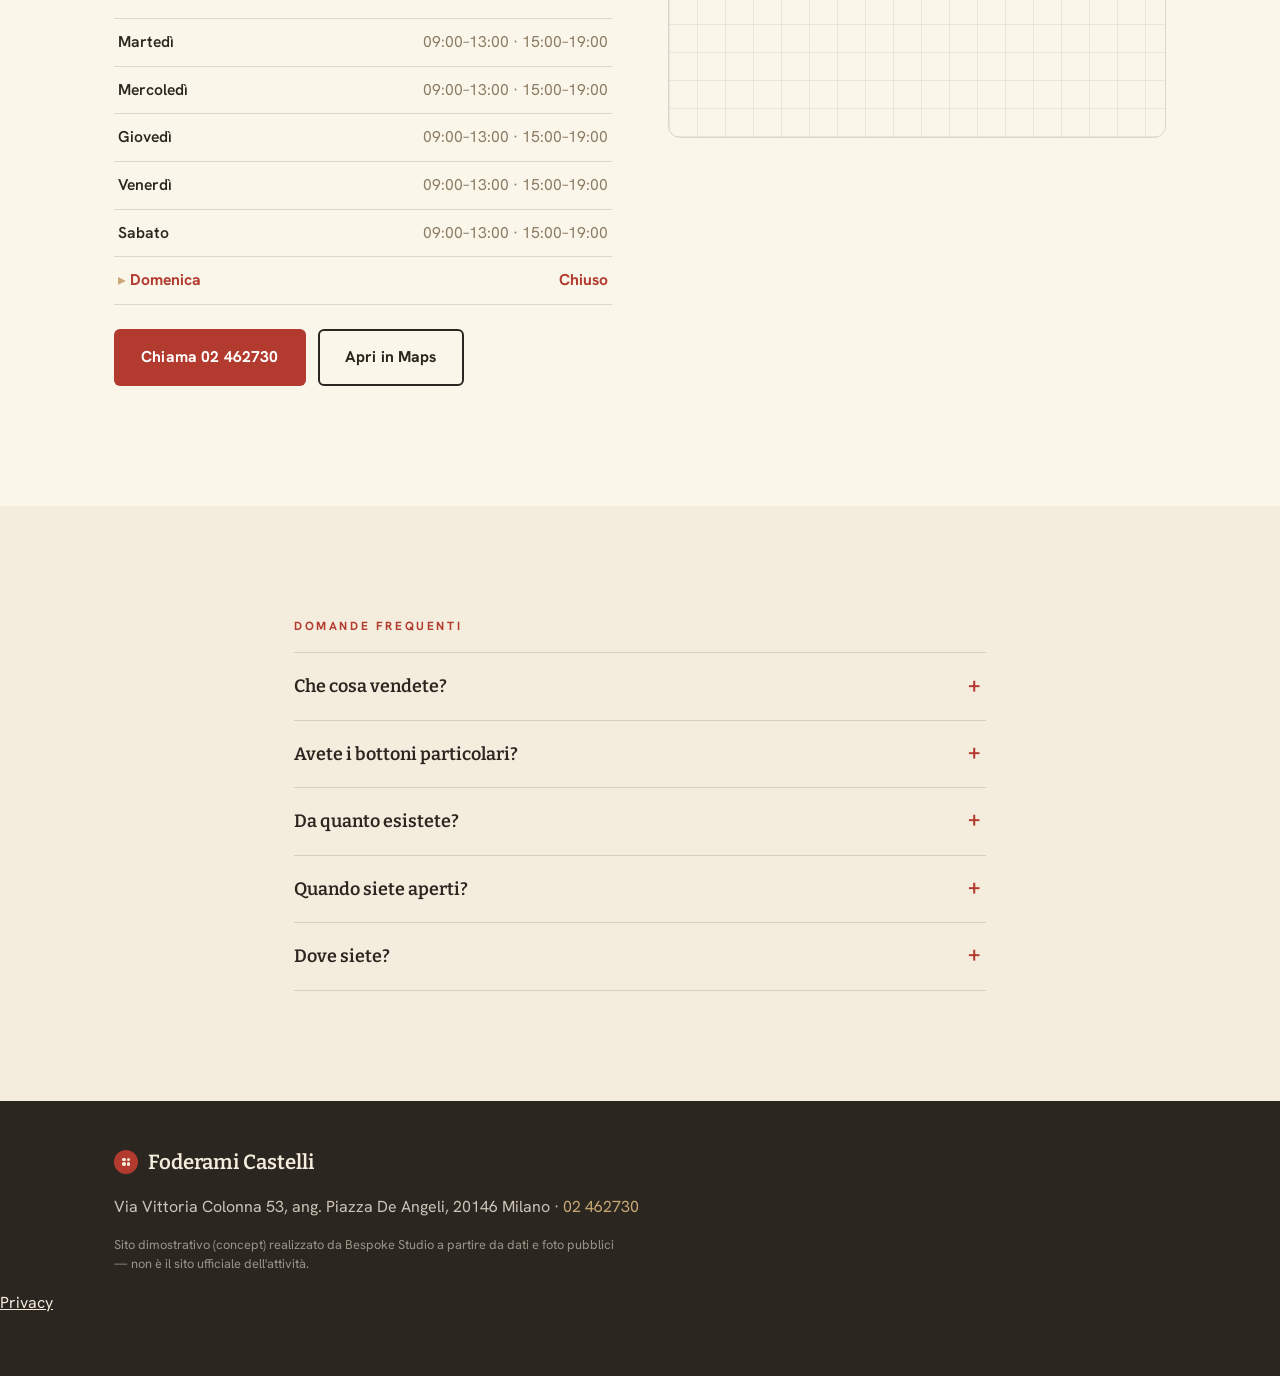
==== commit 656d4abb: "Privacy e pulizia: caratteri sul sito, mappa al clic, informativa, noindex - caratteri copiati nel s" ====
--- a/index.html
+++ b/index.html
@@ -3,6 +3,7 @@
 <head>
 <meta charset="UTF-8">
 <meta name="viewport" content="width=device-width, initial-scale=1.0">
+<meta name="robots" content="noindex">
 <title>Foderami Castelli — la merceria di Piazza De Angeli, dal 1965</title>
 <meta name="description" content="Foderami Castelli: la merceria storica di Piazza De Angeli a Milano, dal 1965. Bottoni gioiello, passamanerie, pizzi, filati e lane, uncinetto, borse tessute a mano. Un paradiso per chi cuce, ricama e crea.">
 <link rel="canonical" href="https://rotenzark.github.io/foderami-castelli/">
@@ -15,9 +16,7 @@
 <link rel="icon" type="image/svg+xml" href="img/favicon.svg">
 <link rel="icon" type="image/png" sizes="32x32" href="img/favicon-32.png">
 <link rel="apple-touch-icon" href="img/apple-touch-icon.png">
-<link rel="preconnect" href="https://fonts.googleapis.com">
-<link rel="preconnect" href="https://fonts.gstatic.com" crossorigin>
-<link href="https://fonts.googleapis.com/css2?family=Bitter:ital,wght@0,400;0,500;0,600;0,700;1,400&family=Hanken+Grotesk:wght@400;500;600;700&display=swap" rel="stylesheet">
+<link rel="stylesheet" href="fonts/fonts.css?v=1">
 <link rel="stylesheet" href="css/styles.css?v=1">
 <script type="application/ld+json">
 {
@@ -37,12 +36,42 @@
     "postalCode": "20146",
     "addressCountry": "IT"
   },
-  "geo": { "@type": "GeoCoordinates", "latitude": 45.4668155, "longitude": 9.1485088 },
-  "aggregateRating": { "@type": "AggregateRating", "ratingValue": "4.0", "reviewCount": "126" },
+  "geo": {
+    "@type": "GeoCoordinates",
+    "latitude": 45.4668155,
+    "longitude": 9.1485088
+  },
   "openingHoursSpecification": [
-    { "@type": "OpeningHoursSpecification", "dayOfWeek": "Monday", "opens": "15:00", "closes": "19:00" },
-    { "@type": "OpeningHoursSpecification", "dayOfWeek": ["Tuesday","Wednesday","Thursday","Friday","Saturday"], "opens": "09:00", "closes": "13:00" },
-    { "@type": "OpeningHoursSpecification", "dayOfWeek": ["Tuesday","Wednesday","Thursday","Friday","Saturday"], "opens": "15:00", "closes": "19:00" }
+    {
+      "@type": "OpeningHoursSpecification",
+      "dayOfWeek": "Monday",
+      "opens": "15:00",
+      "closes": "19:00"
+    },
+    {
+      "@type": "OpeningHoursSpecification",
+      "dayOfWeek": [
+        "Tuesday",
+        "Wednesday",
+        "Thursday",
+        "Friday",
+        "Saturday"
+      ],
+      "opens": "09:00",
+      "closes": "13:00"
+    },
+    {
+      "@type": "OpeningHoursSpecification",
+      "dayOfWeek": [
+        "Tuesday",
+        "Wednesday",
+        "Thursday",
+        "Friday",
+        "Saturday"
+      ],
+      "opens": "15:00",
+      "closes": "19:00"
+    }
   ]
 }
 </script>
@@ -235,7 +264,7 @@
       </div>
     </div>
     <div class="dove__map reveal">
-      <iframe title="Mappa di Foderami Castelli, Piazza De Angeli Milano" src="https://www.google.com/maps?q=Foderami+Castelli+Via+Vittoria+Colonna+53+Milano&output=embed" width="600" height="450" style="border:0;" allowfullscreen="" loading="lazy" referrerpolicy="no-referrer-when-downgrade"></iframe>
+      <div class="mappa-clic" data-mappa-clic style="--mappa-h: 450px"><template><iframe title="Mappa di Foderami Castelli, Piazza De Angeli Milano" src="https://www.google.com/maps?q=Foderami+Castelli+Via+Vittoria+Colonna+53+Milano&output=embed" width="600" height="450" style="border:0;" allowfullscreen="" loading="lazy" referrerpolicy="no-referrer-when-downgrade"></iframe></template><div class="mappa-clic__velo"><a class="mappa-clic__btn" href="https://www.google.com/maps/place/Foderami+Castelli+dal+1965/@45.4668155,9.1485088,17z" target="_blank" rel="noopener">Mostra la mappa</a><p class="mappa-clic__nota">La mappa è di Google: aprendola, Google riceve il tuo indirizzo IP e può usare i suoi cookie.</p></div></div>
     </div>
   </div>
 </section>
@@ -263,6 +292,7 @@
     <p class="foot__dove" data-i18n="foot.dove">Via Vittoria Colonna 53, ang. Piazza De Angeli, 20146 Milano · <a href="tel:+3902462730">02 462730</a></p>
     <p class="foot__demo" data-i18n="foot.demo">Sito dimostrativo (concept) realizzato da Bespoke Studio a partire da dati e foto pubblici — non è il sito ufficiale dell'attività.</p>
   </div>
+  <p class="privacy-link"><a href="privacy.html">Privacy</a></p>
 </footer>
 
 <!-- action-bar mobile -->
@@ -281,5 +311,6 @@
 <script src="https://cdnjs.cloudflare.com/ajax/libs/gsap/3.12.5/gsap.min.js"></script>
 <script src="https://cdnjs.cloudflare.com/ajax/libs/gsap/3.12.5/ScrollTrigger.min.js"></script>
 <script src="js/main.js?v=3"></script>
+<script src="js/mappa-clic.js?v=1" defer></script>
 </body>
 </html>
--- a/fonts/fonts.css
+++ b/fonts/fonts.css
@@ -0,0 +1,370 @@
+/* Caratteri ospitati sul sito: nessuna richiesta a Google Fonts o Fontshare (giro privacy 1/10/2026). Licenze in LICENSE.txt. */
+/* cyrillic-ext */
+@font-face {
+  font-family: 'Bitter';
+  font-style: italic;
+  font-weight: 400;
+  font-display: swap;
+  src: url(bitter-v42-raxjHiqOu8IVPmn7epZnDMyKBvHf5D6c4Pz-UnByjeU.woff2) format('woff2');
+  unicode-range: U+0460-052F, U+1C80-1C8A, U+20B4, U+2DE0-2DFF, U+A640-A69F, U+FE2E-FE2F;
+}
+/* cyrillic */
+@font-face {
+  font-family: 'Bitter';
+  font-style: italic;
+  font-weight: 400;
+  font-display: swap;
+  src: url(bitter-v42-raxjHiqOu8IVPmn7epZnDMyKBvHf5D6c4Pz-W3ByjeU.woff2) format('woff2');
+  unicode-range: U+0301, U+0400-045F, U+0490-0491, U+04B0-04B1, U+2116;
+}
+/* vietnamese */
+@font-face {
+  font-family: 'Bitter';
+  font-style: italic;
+  font-weight: 400;
+  font-display: swap;
+  src: url(bitter-v42-raxjHiqOu8IVPmn7epZnDMyKBvHf5D6c4Pz-UHByjeU.woff2) format('woff2');
+  unicode-range: U+0102-0103, U+0110-0111, U+0128-0129, U+0168-0169, U+01A0-01A1, U+01AF-01B0, U+0300-0301, U+0303-0304, U+0308-0309, U+0323, U+0329, U+1EA0-1EF9, U+20AB;
+}
+/* latin-ext */
+@font-face {
+  font-family: 'Bitter';
+  font-style: italic;
+  font-weight: 400;
+  font-display: swap;
+  src: url(bitter-v42-raxjHiqOu8IVPmn7epZnDMyKBvHf5D6c4Pz-UXByjeU.woff2) format('woff2');
+  unicode-range: U+0100-02BA, U+02BD-02C5, U+02C7-02CC, U+02CE-02D7, U+02DD-02FF, U+0304, U+0308, U+0329, U+1D00-1DBF, U+1E00-1E9F, U+1EF2-1EFF, U+2020, U+20A0-20AB, U+20AD-20C0, U+2113, U+2C60-2C7F, U+A720-A7FF;
+}
+/* latin */
+@font-face {
+  font-family: 'Bitter';
+  font-style: italic;
+  font-weight: 400;
+  font-display: swap;
+  src: url(bitter-v42-raxjHiqOu8IVPmn7epZnDMyKBvHf5D6c4Pz-X3By.woff2) format('woff2');
+  unicode-range: U+0000-00FF, U+0131, U+0152-0153, U+02BB-02BC, U+02C6, U+02DA, U+02DC, U+0304, U+0308, U+0329, U+2000-206F, U+20AC, U+2122, U+2191, U+2193, U+2212, U+2215, U+FEFF, U+FFFD;
+}
+/* cyrillic-ext */
+@font-face {
+  font-family: 'Bitter';
+  font-style: normal;
+  font-weight: 400;
+  font-display: swap;
+  src: url(bitter-v42-rax8HiqOu8IVPmn7coxpPDk.woff2) format('woff2');
+  unicode-range: U+0460-052F, U+1C80-1C8A, U+20B4, U+2DE0-2DFF, U+A640-A69F, U+FE2E-FE2F;
+}
+/* cyrillic */
+@font-face {
+  font-family: 'Bitter';
+  font-style: normal;
+  font-weight: 400;
+  font-display: swap;
+  src: url(bitter-v42-rax8HiqOu8IVPmn7e4xpPDk.woff2) format('woff2');
+  unicode-range: U+0301, U+0400-045F, U+0490-0491, U+04B0-04B1, U+2116;
+}
+/* vietnamese */
+@font-face {
+  font-family: 'Bitter';
+  font-style: normal;
+  font-weight: 400;
+  font-display: swap;
+  src: url(bitter-v42-rax8HiqOu8IVPmn7cIxpPDk.woff2) format('woff2');
+  unicode-range: U+0102-0103, U+0110-0111, U+0128-0129, U+0168-0169, U+01A0-01A1, U+01AF-01B0, U+0300-0301, U+0303-0304, U+0308-0309, U+0323, U+0329, U+1EA0-1EF9, U+20AB;
+}
+/* latin-ext */
+@font-face {
+  font-family: 'Bitter';
+  font-style: normal;
+  font-weight: 400;
+  font-display: swap;
+  src: url(bitter-v42-rax8HiqOu8IVPmn7cYxpPDk.woff2) format('woff2');
+  unicode-range: U+0100-02BA, U+02BD-02C5, U+02C7-02CC, U+02CE-02D7, U+02DD-02FF, U+0304, U+0308, U+0329, U+1D00-1DBF, U+1E00-1E9F, U+1EF2-1EFF, U+2020, U+20A0-20AB, U+20AD-20C0, U+2113, U+2C60-2C7F, U+A720-A7FF;
+}
+/* latin */
+@font-face {
+  font-family: 'Bitter';
+  font-style: normal;
+  font-weight: 400;
+  font-display: swap;
+  src: url(bitter-v42-rax8HiqOu8IVPmn7f4xp.woff2) format('woff2');
+  unicode-range: U+0000-00FF, U+0131, U+0152-0153, U+02BB-02BC, U+02C6, U+02DA, U+02DC, U+0304, U+0308, U+0329, U+2000-206F, U+20AC, U+2122, U+2191, U+2193, U+2212, U+2215, U+FEFF, U+FFFD;
+}
+/* cyrillic-ext */
+@font-face {
+  font-family: 'Bitter';
+  font-style: normal;
+  font-weight: 500;
+  font-display: swap;
+  src: url(bitter-v42-rax8HiqOu8IVPmn7coxpPDk.woff2) format('woff2');
+  unicode-range: U+0460-052F, U+1C80-1C8A, U+20B4, U+2DE0-2DFF, U+A640-A69F, U+FE2E-FE2F;
+}
+/* cyrillic */
+@font-face {
+  font-family: 'Bitter';
+  font-style: normal;
+  font-weight: 500;
+  font-display: swap;
+  src: url(bitter-v42-rax8HiqOu8IVPmn7e4xpPDk.woff2) format('woff2');
+  unicode-range: U+0301, U+0400-045F, U+0490-0491, U+04B0-04B1, U+2116;
+}
+/* vietnamese */
+@font-face {
+  font-family: 'Bitter';
+  font-style: normal;
+  font-weight: 500;
+  font-display: swap;
+  src: url(bitter-v42-rax8HiqOu8IVPmn7cIxpPDk.woff2) format('woff2');
+  unicode-range: U+0102-0103, U+0110-0111, U+0128-0129, U+0168-0169, U+01A0-01A1, U+01AF-01B0, U+0300-0301, U+0303-0304, U+0308-0309, U+0323, U+0329, U+1EA0-1EF9, U+20AB;
+}
+/* latin-ext */
+@font-face {
+  font-family: 'Bitter';
+  font-style: normal;
+  font-weight: 500;
+  font-display: swap;
+  src: url(bitter-v42-rax8HiqOu8IVPmn7cYxpPDk.woff2) format('woff2');
+  unicode-range: U+0100-02BA, U+02BD-02C5, U+02C7-02CC, U+02CE-02D7, U+02DD-02FF, U+0304, U+0308, U+0329, U+1D00-1DBF, U+1E00-1E9F, U+1EF2-1EFF, U+2020, U+20A0-20AB, U+20AD-20C0, U+2113, U+2C60-2C7F, U+A720-A7FF;
+}
+/* latin */
+@font-face {
+  font-family: 'Bitter';
+  font-style: normal;
+  font-weight: 500;
+  font-display: swap;
+  src: url(bitter-v42-rax8HiqOu8IVPmn7f4xp.woff2) format('woff2');
+  unicode-range: U+0000-00FF, U+0131, U+0152-0153, U+02BB-02BC, U+02C6, U+02DA, U+02DC, U+0304, U+0308, U+0329, U+2000-206F, U+20AC, U+2122, U+2191, U+2193, U+2212, U+2215, U+FEFF, U+FFFD;
+}
+/* cyrillic-ext */
+@font-face {
+  font-family: 'Bitter';
+  font-style: normal;
+  font-weight: 600;
+  font-display: swap;
+  src: url(bitter-v42-rax8HiqOu8IVPmn7coxpPDk.woff2) format('woff2');
+  unicode-range: U+0460-052F, U+1C80-1C8A, U+20B4, U+2DE0-2DFF, U+A640-A69F, U+FE2E-FE2F;
+}
+/* cyrillic */
+@font-face {
+  font-family: 'Bitter';
+  font-style: normal;
+  font-weight: 600;
+  font-display: swap;
+  src: url(bitter-v42-rax8HiqOu8IVPmn7e4xpPDk.woff2) format('woff2');
+  unicode-range: U+0301, U+0400-045F, U+0490-0491, U+04B0-04B1, U+2116;
+}
+/* vietnamese */
+@font-face {
+  font-family: 'Bitter';
+  font-style: normal;
+  font-weight: 600;
+  font-display: swap;
+  src: url(bitter-v42-rax8HiqOu8IVPmn7cIxpPDk.woff2) format('woff2');
+  unicode-range: U+0102-0103, U+0110-0111, U+0128-0129, U+0168-0169, U+01A0-01A1, U+01AF-01B0, U+0300-0301, U+0303-0304, U+0308-0309, U+0323, U+0329, U+1EA0-1EF9, U+20AB;
+}
+/* latin-ext */
+@font-face {
+  font-family: 'Bitter';
+  font-style: normal;
+  font-weight: 600;
+  font-display: swap;
+  src: url(bitter-v42-rax8HiqOu8IVPmn7cYxpPDk.woff2) format('woff2');
+  unicode-range: U+0100-02BA, U+02BD-02C5, U+02C7-02CC, U+02CE-02D7, U+02DD-02FF, U+0304, U+0308, U+0329, U+1D00-1DBF, U+1E00-1E9F, U+1EF2-1EFF, U+2020, U+20A0-20AB, U+20AD-20C0, U+2113, U+2C60-2C7F, U+A720-A7FF;
+}
+/* latin */
+@font-face {
+  font-family: 'Bitter';
+  font-style: normal;
+  font-weight: 600;
+  font-display: swap;
+  src: url(bitter-v42-rax8HiqOu8IVPmn7f4xp.woff2) format('woff2');
+  unicode-range: U+0000-00FF, U+0131, U+0152-0153, U+02BB-02BC, U+02C6, U+02DA, U+02DC, U+0304, U+0308, U+0329, U+2000-206F, U+20AC, U+2122, U+2191, U+2193, U+2212, U+2215, U+FEFF, U+FFFD;
+}
+/* cyrillic-ext */
+@font-face {
+  font-family: 'Bitter';
+  font-style: normal;
+  font-weight: 700;
+  font-display: swap;
+  src: url(bitter-v42-rax8HiqOu8IVPmn7coxpPDk.woff2) format('woff2');
+  unicode-range: U+0460-052F, U+1C80-1C8A, U+20B4, U+2DE0-2DFF, U+A640-A69F, U+FE2E-FE2F;
+}
+/* cyrillic */
+@font-face {
+  font-family: 'Bitter';
+  font-style: normal;
+  font-weight: 700;
+  font-display: swap;
+  src: url(bitter-v42-rax8HiqOu8IVPmn7e4xpPDk.woff2) format('woff2');
+  unicode-range: U+0301, U+0400-045F, U+0490-0491, U+04B0-04B1, U+2116;
+}
+/* vietnamese */
+@font-face {
+  font-family: 'Bitter';
+  font-style: normal;
+  font-weight: 700;
+  font-display: swap;
+  src: url(bitter-v42-rax8HiqOu8IVPmn7cIxpPDk.woff2) format('woff2');
+  unicode-range: U+0102-0103, U+0110-0111, U+0128-0129, U+0168-0169, U+01A0-01A1, U+01AF-01B0, U+0300-0301, U+0303-0304, U+0308-0309, U+0323, U+0329, U+1EA0-1EF9, U+20AB;
+}
+/* latin-ext */
+@font-face {
+  font-family: 'Bitter';
+  font-style: normal;
+  font-weight: 700;
+  font-display: swap;
+  src: url(bitter-v42-rax8HiqOu8IVPmn7cYxpPDk.woff2) format('woff2');
+  unicode-range: U+0100-02BA, U+02BD-02C5, U+02C7-02CC, U+02CE-02D7, U+02DD-02FF, U+0304, U+0308, U+0329, U+1D00-1DBF, U+1E00-1E9F, U+1EF2-1EFF, U+2020, U+20A0-20AB, U+20AD-20C0, U+2113, U+2C60-2C7F, U+A720-A7FF;
+}
+/* latin */
+@font-face {
+  font-family: 'Bitter';
+  font-style: normal;
+  font-weight: 700;
+  font-display: swap;
+  src: url(bitter-v42-rax8HiqOu8IVPmn7f4xp.woff2) format('woff2');
+  unicode-range: U+0000-00FF, U+0131, U+0152-0153, U+02BB-02BC, U+02C6, U+02DA, U+02DC, U+0304, U+0308, U+0329, U+2000-206F, U+20AC, U+2122, U+2191, U+2193, U+2212, U+2215, U+FEFF, U+FFFD;
+}
+/* cyrillic-ext */
+@font-face {
+  font-family: 'Hanken Grotesk';
+  font-style: normal;
+  font-weight: 400;
+  font-display: swap;
+  src: url(hankengrotesk-v12-ieVn2YZDLWuGJpnzaiwFXS9tYtpQ59CjCQ.woff2) format('woff2');
+  unicode-range: U+0460-052F, U+1C80-1C8A, U+20B4, U+2DE0-2DFF, U+A640-A69F, U+FE2E-FE2F;
+}
+/* vietnamese */
+@font-face {
+  font-family: 'Hanken Grotesk';
+  font-style: normal;
+  font-weight: 400;
+  font-display: swap;
+  src: url(hankengrotesk-v12-ieVn2YZDLWuGJpnzaiwFXS9tYtpS59CjCQ.woff2) format('woff2');
+  unicode-range: U+0102-0103, U+0110-0111, U+0128-0129, U+0168-0169, U+01A0-01A1, U+01AF-01B0, U+0300-0301, U+0303-0304, U+0308-0309, U+0323, U+0329, U+1EA0-1EF9, U+20AB;
+}
+/* latin-ext */
+@font-face {
+  font-family: 'Hanken Grotesk';
+  font-style: normal;
+  font-weight: 400;
+  font-display: swap;
+  src: url(hankengrotesk-v12-ieVn2YZDLWuGJpnzaiwFXS9tYtpT59CjCQ.woff2) format('woff2');
+  unicode-range: U+0100-02BA, U+02BD-02C5, U+02C7-02CC, U+02CE-02D7, U+02DD-02FF, U+0304, U+0308, U+0329, U+1D00-1DBF, U+1E00-1E9F, U+1EF2-1EFF, U+2020, U+20A0-20AB, U+20AD-20C0, U+2113, U+2C60-2C7F, U+A720-A7FF;
+}
+/* latin */
+@font-face {
+  font-family: 'Hanken Grotesk';
+  font-style: normal;
+  font-weight: 400;
+  font-display: swap;
+  src: url(hankengrotesk-v12-ieVn2YZDLWuGJpnzaiwFXS9tYtpd59A.woff2) format('woff2');
+  unicode-range: U+0000-00FF, U+0131, U+0152-0153, U+02BB-02BC, U+02C6, U+02DA, U+02DC, U+0304, U+0308, U+0329, U+2000-206F, U+20AC, U+2122, U+2191, U+2193, U+2212, U+2215, U+FEFF, U+FFFD;
+}
+/* cyrillic-ext */
+@font-face {
+  font-family: 'Hanken Grotesk';
+  font-style: normal;
+  font-weight: 500;
+  font-display: swap;
+  src: url(hankengrotesk-v12-ieVn2YZDLWuGJpnzaiwFXS9tYtpQ59CjCQ.woff2) format('woff2');
+  unicode-range: U+0460-052F, U+1C80-1C8A, U+20B4, U+2DE0-2DFF, U+A640-A69F, U+FE2E-FE2F;
+}
+/* vietnamese */
+@font-face {
+  font-family: 'Hanken Grotesk';
+  font-style: normal;
+  font-weight: 500;
+  font-display: swap;
+  src: url(hankengrotesk-v12-ieVn2YZDLWuGJpnzaiwFXS9tYtpS59CjCQ.woff2) format('woff2');
+  unicode-range: U+0102-0103, U+0110-0111, U+0128-0129, U+0168-0169, U+01A0-01A1, U+01AF-01B0, U+0300-0301, U+0303-0304, U+0308-0309, U+0323, U+0329, U+1EA0-1EF9, U+20AB;
+}
+/* latin-ext */
+@font-face {
+  font-family: 'Hanken Grotesk';
+  font-style: normal;
+  font-weight: 500;
+  font-display: swap;
+  src: url(hankengrotesk-v12-ieVn2YZDLWuGJpnzaiwFXS9tYtpT59CjCQ.woff2) format('woff2');
+  unicode-range: U+0100-02BA, U+02BD-02C5, U+02C7-02CC, U+02CE-02D7, U+02DD-02FF, U+0304, U+0308, U+0329, U+1D00-1DBF, U+1E00-1E9F, U+1EF2-1EFF, U+2020, U+20A0-20AB, U+20AD-20C0, U+2113, U+2C60-2C7F, U+A720-A7FF;
+}
+/* latin */
+@font-face {
+  font-family: 'Hanken Grotesk';
+  font-style: normal;
+  font-weight: 500;
+  font-display: swap;
+  src: url(hankengrotesk-v12-ieVn2YZDLWuGJpnzaiwFXS9tYtpd59A.woff2) format('woff2');
+  unicode-range: U+0000-00FF, U+0131, U+0152-0153, U+02BB-02BC, U+02C6, U+02DA, U+02DC, U+0304, U+0308, U+0329, U+2000-206F, U+20AC, U+2122, U+2191, U+2193, U+2212, U+2215, U+FEFF, U+FFFD;
+}
+/* cyrillic-ext */
+@font-face {
+  font-family: 'Hanken Grotesk';
+  font-style: normal;
+  font-weight: 600;
+  font-display: swap;
+  src: url(hankengrotesk-v12-ieVn2YZDLWuGJpnzaiwFXS9tYtpQ59CjCQ.woff2) format('woff2');
+  unicode-range: U+0460-052F, U+1C80-1C8A, U+20B4, U+2DE0-2DFF, U+A640-A69F, U+FE2E-FE2F;
+}
+/* vietnamese */
+@font-face {
+  font-family: 'Hanken Grotesk';
+  font-style: normal;
+  font-weight: 600;
+  font-display: swap;
+  src: url(hankengrotesk-v12-ieVn2YZDLWuGJpnzaiwFXS9tYtpS59CjCQ.woff2) format('woff2');
+  unicode-range: U+0102-0103, U+0110-0111, U+0128-0129, U+0168-0169, U+01A0-01A1, U+01AF-01B0, U+0300-0301, U+0303-0304, U+0308-0309, U+0323, U+0329, U+1EA0-1EF9, U+20AB;
+}
+/* latin-ext */
+@font-face {
+  font-family: 'Hanken Grotesk';
+  font-style: normal;
+  font-weight: 600;
+  font-display: swap;
+  src: url(hankengrotesk-v12-ieVn2YZDLWuGJpnzaiwFXS9tYtpT59CjCQ.woff2) format('woff2');
+  unicode-range: U+0100-02BA, U+02BD-02C5, U+02C7-02CC, U+02CE-02D7, U+02DD-02FF, U+0304, U+0308, U+0329, U+1D00-1DBF, U+1E00-1E9F, U+1EF2-1EFF, U+2020, U+20A0-20AB, U+20AD-20C0, U+2113, U+2C60-2C7F, U+A720-A7FF;
+}
+/* latin */
+@font-face {
+  font-family: 'Hanken Grotesk';
+  font-style: normal;
+  font-weight: 600;
+  font-display: swap;
+  src: url(hankengrotesk-v12-ieVn2YZDLWuGJpnzaiwFXS9tYtpd59A.woff2) format('woff2');
+  unicode-range: U+0000-00FF, U+0131, U+0152-0153, U+02BB-02BC, U+02C6, U+02DA, U+02DC, U+0304, U+0308, U+0329, U+2000-206F, U+20AC, U+2122, U+2191, U+2193, U+2212, U+2215, U+FEFF, U+FFFD;
+}
+/* cyrillic-ext */
+@font-face {
+  font-family: 'Hanken Grotesk';
+  font-style: normal;
+  font-weight: 700;
+  font-display: swap;
+  src: url(hankengrotesk-v12-ieVn2YZDLWuGJpnzaiwFXS9tYtpQ59CjCQ.woff2) format('woff2');
+  unicode-range: U+0460-052F, U+1C80-1C8A, U+20B4, U+2DE0-2DFF, U+A640-A69F, U+FE2E-FE2F;
+}
+/* vietnamese */
+@font-face {
+  font-family: 'Hanken Grotesk';
+  font-style: normal;
+  font-weight: 700;
+  font-display: swap;
+  src: url(hankengrotesk-v12-ieVn2YZDLWuGJpnzaiwFXS9tYtpS59CjCQ.woff2) format('woff2');
+  unicode-range: U+0102-0103, U+0110-0111, U+0128-0129, U+0168-0169, U+01A0-01A1, U+01AF-01B0, U+0300-0301, U+0303-0304, U+0308-0309, U+0323, U+0329, U+1EA0-1EF9, U+20AB;
+}
+/* latin-ext */
+@font-face {
+  font-family: 'Hanken Grotesk';
+  font-style: normal;
+  font-weight: 700;
+  font-display: swap;
+  src: url(hankengrotesk-v12-ieVn2YZDLWuGJpnzaiwFXS9tYtpT59CjCQ.woff2) format('woff2');
+  unicode-range: U+0100-02BA, U+02BD-02C5, U+02C7-02CC, U+02CE-02D7, U+02DD-02FF, U+0304, U+0308, U+0329, U+1D00-1DBF, U+1E00-1E9F, U+1EF2-1EFF, U+2020, U+20A0-20AB, U+20AD-20C0, U+2113, U+2C60-2C7F, U+A720-A7FF;
+}
+/* latin */
+@font-face {
+  font-family: 'Hanken Grotesk';
+  font-style: normal;
+  font-weight: 700;
+  font-display: swap;
+  src: url(hankengrotesk-v12-ieVn2YZDLWuGJpnzaiwFXS9tYtpd59A.woff2) format('woff2');
+  unicode-range: U+0000-00FF, U+0131, U+0152-0153, U+02BB-02BC, U+02C6, U+02DA, U+02DC, U+0304, U+0308, U+0329, U+2000-206F, U+20AC, U+2122, U+2191, U+2193, U+2212, U+2215, U+FEFF, U+FFFD;
+}
--- a/css/styles.css
+++ b/css/styles.css
@@ -254,3 +254,12 @@
   .ticker__row{animation:none}
   .reveal,.reveal-hero{opacity:1;transform:none}
 }
+
+/*MAPPACLIC*/
+/* la mappa Google si carica solo al clic (giro privacy 1/10/2026) */
+.mappa-clic { display: flex; align-items: center; justify-content: center; width: 100%; height: 100%; min-height: var(--mappa-h, 320px); box-sizing: border-box; padding: 24px; text-align: center; background: repeating-linear-gradient(0deg, rgba(127, 127, 127, 0.14) 0 1px, transparent 1px 28px), repeating-linear-gradient(90deg, rgba(127, 127, 127, 0.14) 0 1px, transparent 1px 28px); }
+.mappa-clic__velo { display: flex; flex-direction: column; align-items: center; gap: 12px; max-width: 32em; }
+.mappa-clic__btn { display: inline-block; padding: 0.75em 1.4em; border: 2px solid currentColor; border-radius: 999px; color: inherit; font: inherit; font-weight: 600; line-height: 1.2; text-decoration: none; background: transparent; cursor: pointer; }
+.mappa-clic__btn:hover, .mappa-clic__btn:focus-visible { text-decoration: underline; }
+.mappa-clic__nota { margin: 0; font-size: 0.85em; line-height: 1.45; }
+/*/MAPPACLIC*/
